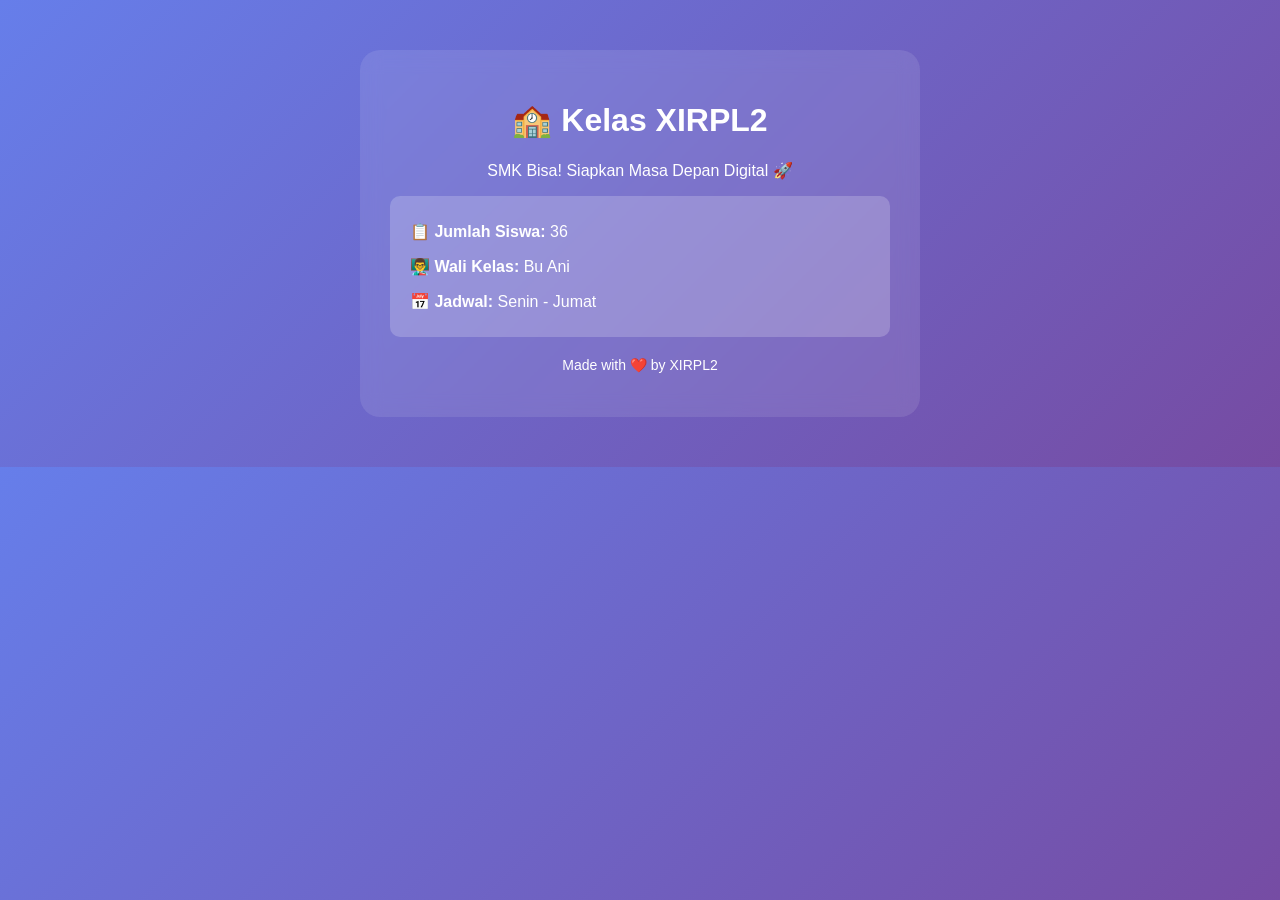
==== index.html @ 4b60ccf0 "index.html" ====
<!DOCTYPE html>
<html>
<head>
    <meta charset="UTF-8">
    <meta name="viewport" content="width=device-width, initial-scale=1.0">
    <title>Website Kelas XIRPL2</title>
    <style>
        body {
            font-family: Arial, sans-serif;
            text-align: center;
            padding: 50px;
            background: linear-gradient(135deg, #667eea 0%, #764ba2 100%);
            color: white;
            margin: 0;
        }
        .container {
            background: rgba(255,255,255,0.1);
            padding: 30px;
            border-radius: 20px;
            max-width: 500px;
            margin: auto;
            backdrop-filter: blur(10px);
        }
        h1 {
            font-size: 2em;
        }
        .info {
            text-align: left;
            padding: 10px 20px;
            background: rgba(255,255,255,0.2);
            border-radius: 10px;
            margin: 10px 0;
        }
    </style>
</head>
<body>
    <div class="container">
        <h1>🏫 Kelas XIRPL2</h1>
        <p>SMK Bisa! Siapkan Masa Depan Digital 🚀</p>
        
        <div class="info">
            <p><strong>📋 Jumlah Siswa:</strong> 36</p>
            <p><strong>👨‍🏫 Wali Kelas:</strong> Bu Ani</p>
            <p><strong>📅 Jadwal:</strong> Senin - Jumat</p>
        </div>
        
        <p style="margin-top: 20px; font-size: 14px;">Made with ❤️ by XIRPL2</p>
    </div>
</body>
</html>
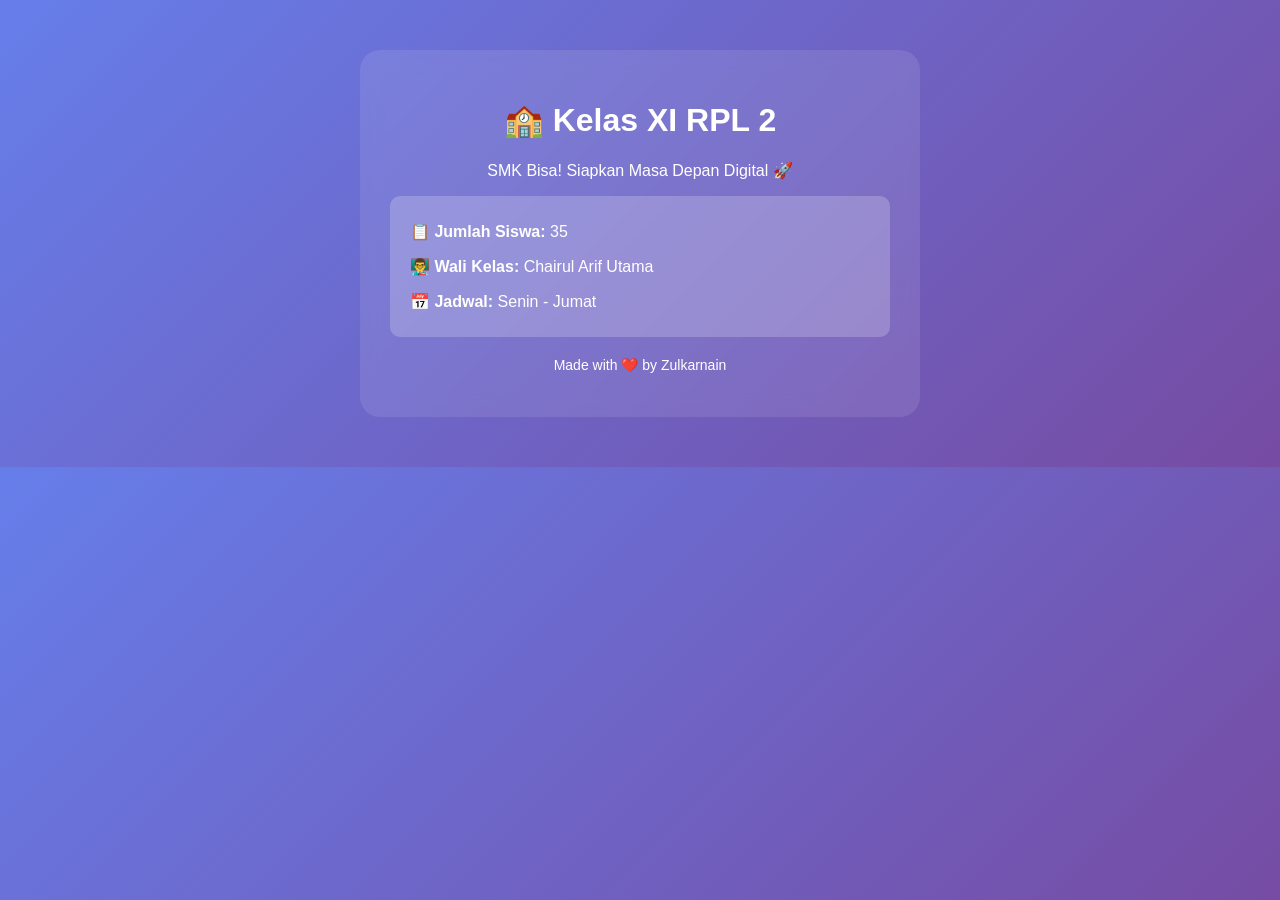
==== commit 5a87c103: "Update index.html" ====
--- a/index.html
+++ b/index.html
@@ -3,7 +3,7 @@
 <head>
     <meta charset="UTF-8">
     <meta name="viewport" content="width=device-width, initial-scale=1.0">
-    <title>Website Kelas XIRPL2</title>
+    <title>Website Kelas XI RPL 2</title>
     <style>
         body {
             font-family: Arial, sans-serif;
@@ -35,16 +35,16 @@
 </head>
 <body>
     <div class="container">
-        <h1>🏫 Kelas XIRPL2</h1>
+        <h1>🏫 Kelas XI RPL 2</h1>
         <p>SMK Bisa! Siapkan Masa Depan Digital 🚀</p>
         
         <div class="info">
-            <p><strong>📋 Jumlah Siswa:</strong> 36</p>
-            <p><strong>👨‍🏫 Wali Kelas:</strong> Bu Ani</p>
+            <p><strong>📋 Jumlah Siswa:</strong> 35</p>
+            <p><strong>👨‍🏫 Wali Kelas:</strong> Chairul Arif Utama</p>
             <p><strong>📅 Jadwal:</strong> Senin - Jumat</p>
         </div>
         
-        <p style="margin-top: 20px; font-size: 14px;">Made with ❤️ by XIRPL2</p>
+        <p style="margin-top: 20px; font-size: 14px;">Made with ❤️ by Zulkarnain</p>
     </div>
 </body>
 </html>
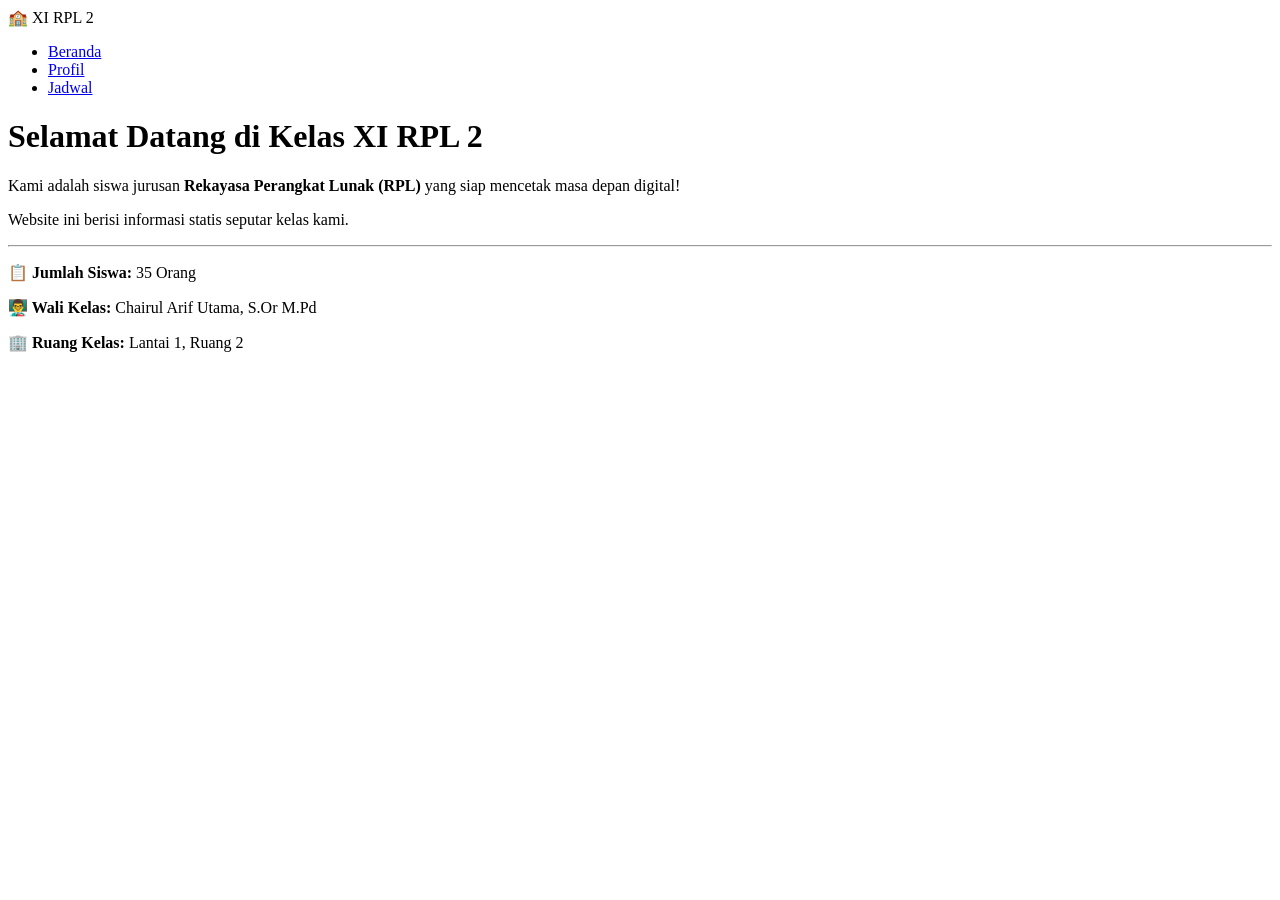
==== commit 70d65613: "Update index.html" ====
--- a/index.html
+++ b/index.html
@@ -1,50 +1,35 @@
 <!DOCTYPE html>
-<html>
+<html lang="id">
 <head>
     <meta charset="UTF-8">
     <meta name="viewport" content="width=device-width, initial-scale=1.0">
-    <title>Website Kelas XI RPL 2</title>
-    <style>
-        body {
-            font-family: Arial, sans-serif;
-            text-align: center;
-            padding: 50px;
-            background: linear-gradient(135deg, #667eea 0%, #764ba2 100%);
-            color: white;
-            margin: 0;
-        }
-        .container {
-            background: rgba(255,255,255,0.1);
-            padding: 30px;
-            border-radius: 20px;
-            max-width: 500px;
-            margin: auto;
-            backdrop-filter: blur(10px);
-        }
-        h1 {
-            font-size: 2em;
-        }
-        .info {
-            text-align: left;
-            padding: 10px 20px;
-            background: rgba(255,255,255,0.2);
-            border-radius: 10px;
-            margin: 10px 0;
-        }
-    </style>
+    <title>Beranda - Kelas XI RPL 2</title>
+    <link rel="stylesheet" href="style.css">
 </head>
 <body>
+
+    <!-- Navigasi -->
+    <nav>
+        <div class="logo">🏫 XI RPL 2</div>
+        <ul>
+            <li><a href="index.html">Beranda</a></li>
+            <li><a href="profil.html">Profil</a></li>
+            <li><a href="jadwal.html">Jadwal</a></li>
+        </ul>
+    </nav>
+
+    <!-- Isi Halaman -->
     <div class="container">
-        <h1>🏫 Kelas XI RPL 2</h1>
-        <p>SMK Bisa! Siapkan Masa Depan Digital 🚀</p>
-        
-        <div class="info">
-            <p><strong>📋 Jumlah Siswa:</strong> 35</p>
-            <p><strong>👨‍🏫 Wali Kelas:</strong> Chairul Arif Utama</p>
-            <p><strong>📅 Jadwal:</strong> Senin - Jumat</p>
+        <h1>Selamat Datang di Kelas XI RPL 2</h1>
+        <div class="card">
+            <p>Kami adalah siswa jurusan <strong>Rekayasa Perangkat Lunak (RPL)</strong> yang siap mencetak masa depan digital!</p>
+            <p>Website ini berisi informasi statis seputar kelas kami.</p>
+            <hr>
+            <p><strong>📋 Jumlah Siswa:</strong> 35 Orang</p>
+            <p><strong>👨‍🏫 Wali Kelas:</strong> Chairul Arif Utama, S.Or M.Pd</p>
+            <p><strong>🏢 Ruang Kelas:</strong> Lantai 1, Ruang 2</p>
         </div>
-        
-        <p style="margin-top: 20px; font-size: 14px;">Made with ❤️ by Zulkarnain</p>
     </div>
+
 </body>
 </html>
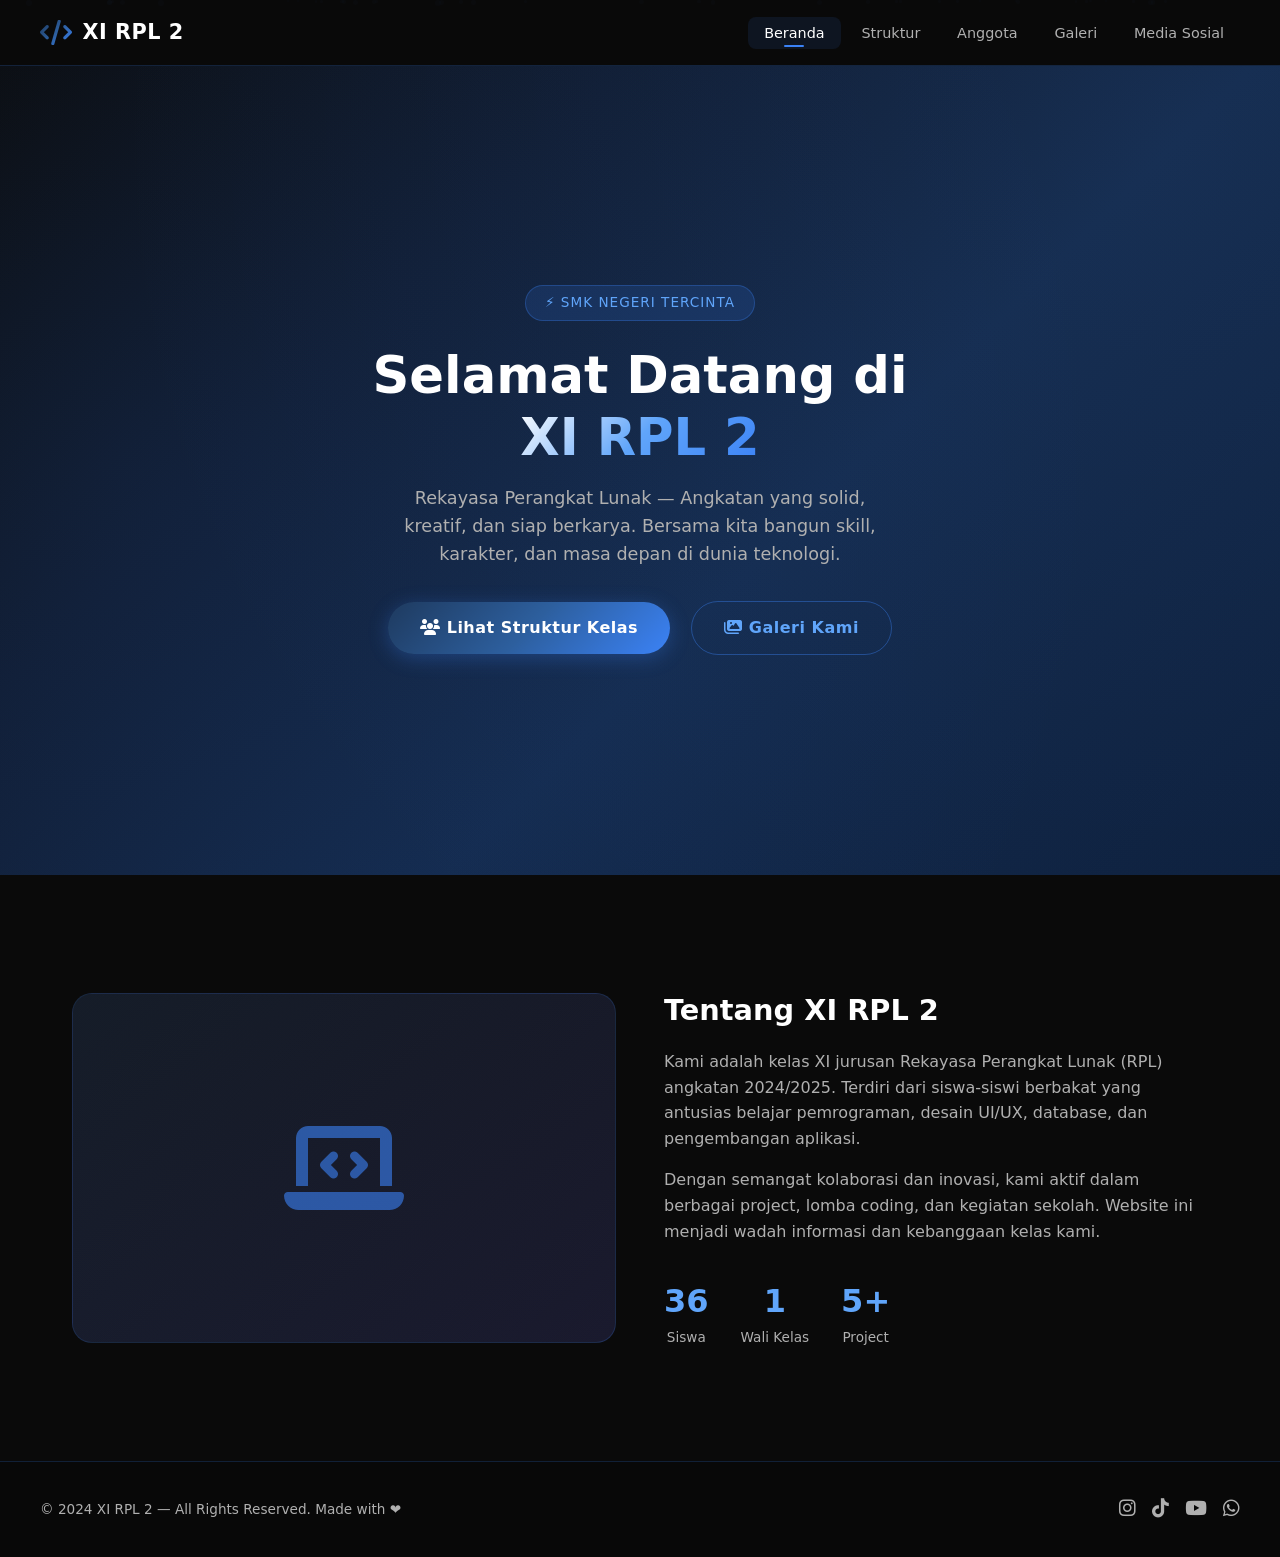
==== commit 03fa83e0: "Update index.html" ====
--- a/index.html
+++ b/index.html
@@ -3,33 +3,1181 @@
 <head>
     <meta charset="UTF-8">
     <meta name="viewport" content="width=device-width, initial-scale=1.0">
-    <title>Beranda - Kelas XI RPL 2</title>
-    <link rel="stylesheet" href="style.css">
+    <title>XI RPL 2 - Official Website</title>
+    <link rel="stylesheet" href="https://cdnjs.cloudflare.com/ajax/libs/font-awesome/6.4.0/css/all.min.css">
+    <style>
+        :root {
+            --bg-dark: #0a0a0a;
+            --bg-card: #111111;
+            --blue-primary: #1e3a5f;
+            --blue-light: #2d5f9e;
+            --blue-accent: #3b82f6;
+            --blue-glow: #60a5fa;
+            --text-white: #ffffff;
+            --text-gray: #b0b0b0;
+            --text-light: #d0d0d0;
+            --gradient-hero: linear-gradient(135deg, #0a0a0a 0%, #0f1a2e 30%, #13294b 60%, #0d1f3c 100%);
+            --gradient-blue: linear-gradient(135deg, #1e3a5f, #2d5f9e, #3b82f6);
+            --gradient-card: linear-gradient(145deg, #111111, #1a1a2e);
+            --border-subtle: rgba(59, 130, 246, 0.2);
+            --shadow-blue: 0 8px 32px rgba(59, 130, 246, 0.15);
+            --shadow-card: 0 4px 24px rgba(0, 0, 0, 0.4);
+            --transition: all 0.3s cubic-bezier(0.4, 0, 0.2, 1);
+        }
+
+        * {
+            margin: 0;
+            padding: 0;
+            box-sizing: border-box;
+        }
+
+        html {
+            scroll-behavior: smooth;
+        }
+
+        body {
+            font-family: 'Segoe UI', 'Poppins', 'Inter', system-ui, -apple-system, sans-serif;
+            background: var(--bg-dark);
+            color: var(--text-white);
+            line-height: 1.6;
+            overflow-x: hidden;
+            min-height: 100vh;
+        }
+
+        /* ========== BACKGROUND ANIMATED PARTICLES ========== */
+        .particles-bg {
+            position: fixed;
+            top: 0;
+            left: 0;
+            width: 100%;
+            height: 100%;
+            z-index: 0;
+            pointer-events: none;
+            overflow: hidden;
+        }
+
+        .particle {
+            position: absolute;
+            background: var(--blue-accent);
+            border-radius: 50%;
+            opacity: 0.15;
+            animation: floatUp linear infinite;
+        }
+
+        @keyframes floatUp {
+            0% {
+                transform: translateY(100vh) scale(0);
+                opacity: 0;
+            }
+            10% {
+                opacity: 0.2;
+            }
+            90% {
+                opacity: 0.1;
+            }
+            100% {
+                transform: translateY(-10vh) scale(1.2);
+                opacity: 0;
+            }
+        }
+
+        /* ========== NAVBAR ========== */
+        .navbar {
+            position: fixed;
+            top: 0;
+            width: 100%;
+            z-index: 1000;
+            background: rgba(10, 10, 10, 0.75);
+            backdrop-filter: blur(20px);
+            -webkit-backdrop-filter: blur(20px);
+            border-bottom: 1px solid var(--border-subtle);
+            transition: var(--transition);
+            padding: 0 2rem;
+        }
+
+        .navbar.scrolled {
+            background: rgba(10, 10, 10, 0.9);
+            box-shadow: 0 4px 20px rgba(0, 0, 0, 0.5);
+        }
+
+        .navbar-container {
+            max-width: 1200px;
+            margin: 0 auto;
+            display: flex;
+            justify-content: space-between;
+            align-items: center;
+            height: 65px;
+        }
+
+        .nav-logo {
+            display: flex;
+            align-items: center;
+            gap: 10px;
+            text-decoration: none;
+            color: var(--text-white);
+            font-weight: 700;
+            font-size: 1.3rem;
+            letter-spacing: 0.5px;
+        }
+
+        .nav-logo i {
+            font-size: 1.6rem;
+            background: var(--gradient-blue);
+            -webkit-background-clip: text;
+            -webkit-text-fill-color: transparent;
+            background-clip: text;
+        }
+
+        .nav-links {
+            display: flex;
+            list-style: none;
+            gap: 0.3rem;
+            align-items: center;
+        }
+
+        .nav-links a {
+            text-decoration: none;
+            color: var(--text-gray);
+            padding: 0.5rem 1rem;
+            border-radius: 8px;
+            transition: var(--transition);
+            font-weight: 500;
+            font-size: 0.9rem;
+            position: relative;
+        }
+
+        .nav-links a:hover,
+        .nav-links a.active {
+            color: var(--text-white);
+            background: rgba(59, 130, 246, 0.1);
+        }
+
+        .nav-links a.active::after {
+            content: '';
+            position: absolute;
+            bottom: 2px;
+            left: 50%;
+            transform: translateX(-50%);
+            width: 20px;
+            height: 2px;
+            background: var(--blue-accent);
+            border-radius: 2px;
+        }
+
+        .hamburger {
+            display: none;
+            flex-direction: column;
+            cursor: pointer;
+            gap: 5px;
+            z-index: 1001;
+        }
+
+        .hamburger span {
+            width: 26px;
+            height: 2.5px;
+            background: var(--text-white);
+            border-radius: 3px;
+            transition: var(--transition);
+        }
+
+        .hamburger.active span:nth-child(1) {
+            transform: rotate(45deg) translate(5px, 5px);
+        }
+        .hamburger.active span:nth-child(2) {
+            opacity: 0;
+        }
+        .hamburger.active span:nth-child(3) {
+            transform: rotate(-45deg) translate(5px, -5px);
+        }
+
+        /* ========== MAIN CONTENT ========== */
+        .main-content {
+            position: relative;
+            z-index: 1;
+            padding-top: 65px;
+        }
+
+        .page {
+            display: none;
+            animation: fadeSlideIn 0.5s ease forwards;
+        }
+
+        .page.active {
+            display: block;
+        }
+
+        @keyframes fadeSlideIn {
+            from {
+                opacity: 0;
+                transform: translateY(20px);
+            }
+            to {
+                opacity: 1;
+                transform: translateY(0);
+            }
+        }
+
+        .section-container {
+            max-width: 1200px;
+            margin: 0 auto;
+            padding: 3rem 2rem;
+        }
+
+        .section-title {
+            text-align: center;
+            margin-bottom: 3rem;
+        }
+
+        .section-title h2 {
+            font-size: 2.2rem;
+            font-weight: 700;
+            background: linear-gradient(135deg, #ffffff, #60a5fa);
+            -webkit-background-clip: text;
+            -webkit-text-fill-color: transparent;
+            background-clip: text;
+            margin-bottom: 0.5rem;
+        }
+
+        .section-title .line {
+            width: 60px;
+            height: 3px;
+            background: var(--gradient-blue);
+            margin: 0.5rem auto;
+            border-radius: 3px;
+        }
+
+        .section-title p {
+            color: var(--text-gray);
+            font-size: 0.95rem;
+        }
+
+        /* ========== HOME PAGE ========== */
+        .hero {
+            min-height: 90vh;
+            display: flex;
+            align-items: center;
+            justify-content: center;
+            background: var(--gradient-hero);
+            position: relative;
+            overflow: hidden;
+            padding: 2rem;
+        }
+
+        .hero::before {
+            content: '';
+            position: absolute;
+            top: -50%;
+            left: -50%;
+            width: 200%;
+            height: 200%;
+            background: radial-gradient(circle at 30% 50%, rgba(59, 130, 246, 0.08) 0%, transparent 50%),
+                radial-gradient(circle at 70% 30%, rgba(96, 165, 250, 0.05) 0%, transparent 50%);
+            animation: heroGlow 8s ease-in-out infinite;
+        }
+
+        @keyframes heroGlow {
+            0%,
+            100% {
+                transform: translate(0, 0);
+            }
+            50% {
+                transform: translate(5%, -3%);
+            }
+        }
+
+        .hero-content {
+            text-align: center;
+            position: relative;
+            z-index: 1;
+            max-width: 700px;
+        }
+
+        .hero-badge {
+            display: inline-block;
+            background: rgba(59, 130, 246, 0.15);
+            border: 1px solid rgba(59, 130, 246, 0.3);
+            padding: 0.4rem 1.2rem;
+            border-radius: 50px;
+            font-size: 0.85rem;
+            color: var(--blue-glow);
+            margin-bottom: 1.5rem;
+            letter-spacing: 1px;
+        }
+
+        .hero h1 {
+            font-size: 3.2rem;
+            font-weight: 800;
+            margin-bottom: 1rem;
+            line-height: 1.2;
+        }
+
+        .hero h1 .gradient-text {
+            background: linear-gradient(135deg, #ffffff, #60a5fa, #3b82f6);
+            -webkit-background-clip: text;
+            -webkit-text-fill-color: transparent;
+            background-clip: text;
+        }
+
+        .hero p {
+            color: var(--text-gray);
+            font-size: 1.1rem;
+            margin-bottom: 2rem;
+            max-width: 500px;
+            margin-left: auto;
+            margin-right: auto;
+        }
+
+        .btn-primary {
+            display: inline-block;
+            padding: 0.85rem 2rem;
+            background: var(--gradient-blue);
+            color: #fff;
+            text-decoration: none;
+            border-radius: 50px;
+            font-weight: 600;
+            letter-spacing: 0.5px;
+            transition: var(--transition);
+            border: none;
+            cursor: pointer;
+            box-shadow: 0 4px 20px rgba(59, 130, 246, 0.3);
+        }
+
+        .btn-primary:hover {
+            transform: translateY(-2px);
+            box-shadow: 0 8px 30px rgba(59, 130, 246, 0.5);
+        }
+
+        .btn-outline {
+            display: inline-block;
+            padding: 0.85rem 2rem;
+            background: transparent;
+            color: var(--blue-glow);
+            text-decoration: none;
+            border-radius: 50px;
+            font-weight: 600;
+            letter-spacing: 0.5px;
+            transition: var(--transition);
+            border: 1.5px solid rgba(59, 130, 246, 0.4);
+            cursor: pointer;
+            margin-left: 1rem;
+        }
+
+        .btn-outline:hover {
+            border-color: var(--blue-accent);
+            background: rgba(59, 130, 246, 0.1);
+            transform: translateY(-2px);
+        }
+
+        /* Tentang Section */
+        .about-section {
+            padding: 4rem 0;
+            background: var(--bg-dark);
+        }
+
+        .about-grid {
+            display: grid;
+            grid-template-columns: 1fr 1fr;
+            gap: 3rem;
+            align-items: center;
+        }
+
+        .about-image {
+            background: var(--gradient-card);
+            border-radius: 20px;
+            height: 350px;
+            display: flex;
+            align-items: center;
+            justify-content: center;
+            border: 1px solid var(--border-subtle);
+            position: relative;
+            overflow: hidden;
+        }
+
+        .about-image i {
+            font-size: 6rem;
+            color: var(--blue-accent);
+            opacity: 0.6;
+        }
+
+        .about-image::after {
+            content: '';
+            position: absolute;
+            inset: 0;
+            background: linear-gradient(135deg, rgba(59, 130, 246, 0.1), transparent);
+        }
+
+        .about-text h3 {
+            font-size: 1.8rem;
+            margin-bottom: 1rem;
+            color: var(--text-white);
+        }
+
+        .about-text p {
+            color: var(--text-gray);
+            margin-bottom: 1rem;
+        }
+
+        .stats-row {
+            display: flex;
+            gap: 2rem;
+            margin-top: 2rem;
+        }
+
+        .stat-item {
+            text-align: center;
+        }
+
+        .stat-number {
+            font-size: 2rem;
+            font-weight: 700;
+            color: var(--blue-glow);
+        }
+
+        .stat-label {
+            font-size: 0.85rem;
+            color: var(--text-gray);
+        }
+
+        /* ========== STRUKTUR KELAS PAGE ========== */
+        .struktur-grid {
+            display: grid;
+            grid-template-columns: repeat(auto-fit, minmax(260px, 1fr));
+            gap: 1.5rem;
+            justify-items: center;
+        }
+
+        .struktur-card {
+            background: var(--gradient-card);
+            border: 1px solid var(--border-subtle);
+            border-radius: 16px;
+            padding: 2rem 1.5rem;
+            text-align: center;
+            transition: var(--transition);
+            width: 100%;
+            max-width: 280px;
+            position: relative;
+            overflow: hidden;
+        }
+
+        .struktur-card:hover {
+            transform: translateY(-8px);
+            box-shadow: var(--shadow-blue);
+            border-color: rgba(59, 130, 246, 0.4);
+        }
+
+        .struktur-card.featured {
+            border-color: var(--blue-accent);
+            box-shadow: var(--shadow-blue);
+            background: linear-gradient(145deg, #111827, #0f1d36);
+        }
+
+        .struktur-avatar {
+            width: 90px;
+            height: 90px;
+            border-radius: 50%;
+            background: var(--gradient-blue);
+            margin: 0 auto 1.2rem;
+            display: flex;
+            align-items: center;
+            justify-content: center;
+            font-size: 2.2rem;
+            color: #fff;
+            font-weight: 700;
+        }
+
+        .struktur-card h4 {
+            font-size: 1.1rem;
+            margin-bottom: 0.3rem;
+        }
+
+        .struktur-card .jabatan {
+            color: var(--blue-glow);
+            font-weight: 600;
+            font-size: 0.85rem;
+            text-transform: uppercase;
+            letter-spacing: 1px;
+        }
+
+        .struktur-card .nama {
+            color: var(--text-gray);
+            font-size: 0.9rem;
+            margin-top: 0.5rem;
+        }
+
+        /* ========== ANGGOTA PAGE ========== */
+        .anggota-grid {
+            display: grid;
+            grid-template-columns: repeat(auto-fill, minmax(160px, 1fr));
+            gap: 1.2rem;
+        }
+
+        .anggota-card {
+            background: var(--gradient-card);
+            border: 1px solid var(--border-subtle);
+            border-radius: 14px;
+            padding: 1.5rem 1rem;
+            text-align: center;
+            transition: var(--transition);
+        }
+
+        .anggota-card:hover {
+            transform: translateY(-5px);
+            box-shadow: var(--shadow-blue);
+            border-color: rgba(59, 130, 246, 0.4);
+        }
+
+        .anggota-avatar {
+            width: 70px;
+            height: 70px;
+            border-radius: 50%;
+            background: var(--blue-primary);
+            margin: 0 auto 0.8rem;
+            display: flex;
+            align-items: center;
+            justify-content: center;
+            font-weight: 700;
+            font-size: 1.4rem;
+            color: #fff;
+        }
+
+        .anggota-card h4 {
+            font-size: 0.9rem;
+            margin-bottom: 0.2rem;
+        }
+
+        .anggota-card .nim {
+            font-size: 0.75rem;
+            color: var(--text-gray);
+        }
+
+        /* ========== GALERI PAGE ========== */
+        .gallery-grid {
+            display: grid;
+            grid-template-columns: repeat(auto-fill, minmax(280px, 1fr));
+            gap: 1rem;
+        }
+
+        .gallery-item {
+            border-radius: 14px;
+            overflow: hidden;
+            height: 220px;
+            background: var(--gradient-card);
+            border: 1px solid var(--border-subtle);
+            cursor: pointer;
+            transition: var(--transition);
+            position: relative;
+            display: flex;
+            align-items: center;
+            justify-content: center;
+        }
+
+        .gallery-item:hover {
+            transform: scale(1.03);
+            box-shadow: var(--shadow-blue);
+            border-color: var(--blue-accent);
+        }
+
+        .gallery-item i {
+            font-size: 3rem;
+            color: var(--blue-accent);
+            opacity: 0.5;
+            transition: var(--transition);
+        }
+
+        .gallery-item:hover i {
+            opacity: 0.8;
+            transform: scale(1.1);
+        }
+
+        .gallery-overlay {
+            position: absolute;
+            bottom: 0;
+            left: 0;
+            right: 0;
+            background: linear-gradient(to top, rgba(0, 0, 0, 0.8), transparent);
+            padding: 1.5rem 1rem 1rem;
+            color: #fff;
+            font-weight: 600;
+            font-size: 0.9rem;
+        }
+
+        /* ========== MEDIA SOSIAL PAGE ========== */
+        .sosmed-grid {
+            display: grid;
+            grid-template-columns: repeat(auto-fit, minmax(260px, 1fr));
+            gap: 1.5rem;
+        }
+
+        .sosmed-card {
+            background: var(--gradient-card);
+            border: 1px solid var(--border-subtle);
+            border-radius: 16px;
+            padding: 2rem;
+            text-align: center;
+            transition: var(--transition);
+            text-decoration: none;
+            color: var(--text-white);
+            display: block;
+        }
+
+        .sosmed-card:hover {
+            transform: translateY(-8px);
+            box-shadow: var(--shadow-blue);
+            border-color: rgba(59, 130, 246, 0.4);
+        }
+
+        .sosmed-icon {
+            width: 70px;
+            height: 70px;
+            border-radius: 50%;
+            margin: 0 auto 1rem;
+            display: flex;
+            align-items: center;
+            justify-content: center;
+            font-size: 2rem;
+        }
+
+        .sosmed-icon.instagram {
+            background: linear-gradient(45deg, #f09433, #e6683c, #dc2743, #cc2366, #bc1888);
+        }
+        .sosmed-icon.tiktok {
+            background: #000;
+            border: 2px solid #fff;
+        }
+        .sosmed-icon.youtube {
+            background: #ff0000;
+        }
+        .sosmed-icon.whatsapp {
+            background: #25d366;
+        }
+
+        .sosmed-card h4 {
+            margin-bottom: 0.3rem;
+        }
+        .sosmed-card p {
+            color: var(--text-gray);
+            font-size: 0.85rem;
+        }
+
+        /* ========== FOOTER ========== */
+        .footer {
+            background: #080808;
+            border-top: 1px solid var(--border-subtle);
+            padding: 2rem;
+            text-align: center;
+            position: relative;
+            z-index: 1;
+        }
+
+        .footer-content {
+            max-width: 1200px;
+            margin: 0 auto;
+            display: flex;
+            flex-wrap: wrap;
+            justify-content: space-between;
+            align-items: center;
+            gap: 1rem;
+        }
+
+        .footer p {
+            color: var(--text-gray);
+            font-size: 0.85rem;
+        }
+
+        .footer-social {
+            display: flex;
+            gap: 1rem;
+        }
+
+        .footer-social a {
+            color: var(--text-gray);
+            font-size: 1.2rem;
+            transition: var(--transition);
+        }
+
+        .footer-social a:hover {
+            color: var(--blue-glow);
+        }
+
+        /* ========== RESPONSIVE ========== */
+        @media (max-width: 768px) {
+            .nav-links {
+                position: fixed;
+                top: 0;
+                right: -100%;
+                width: 75%;
+                max-width: 320px;
+                height: 100vh;
+                background: rgba(10, 10, 10, 0.95);
+                backdrop-filter: blur(20px);
+                flex-direction: column;
+                padding: 5rem 2rem 2rem;
+                gap: 0.5rem;
+                transition: var(--transition);
+                border-left: 1px solid var(--border-subtle);
+            }
+
+            .nav-links.open {
+                right: 0;
+            }
+
+            .nav-links a {
+                display: block;
+                padding: 0.8rem 1rem;
+                font-size: 1rem;
+            }
+
+            .hamburger {
+                display: flex;
+            }
+
+            .hero h1 {
+                font-size: 2.2rem;
+            }
+
+            .hero p {
+                font-size: 0.95rem;
+            }
+
+            .btn-outline {
+                margin-left: 0;
+                margin-top: 0.8rem;
+            }
+
+            .about-grid {
+                grid-template-columns: 1fr;
+            }
+            .about-image {
+                height: 250px;
+            }
+            .stats-row {
+                gap: 1rem;
+            }
+            .struktur-grid {
+                grid-template-columns: 1fr 1fr;
+                gap: 1rem;
+            }
+            .struktur-card {
+                padding: 1.5rem 1rem;
+            }
+            .struktur-avatar {
+                width: 65px;
+                height: 65px;
+                font-size: 1.6rem;
+            }
+            .anggota-grid {
+                grid-template-columns: repeat(auto-fill, minmax(130px, 1fr));
+            }
+            .gallery-grid {
+                grid-template-columns: 1fr 1fr;
+            }
+            .gallery-item {
+                height: 160px;
+            }
+            .footer-content {
+                flex-direction: column;
+                text-align: center;
+            }
+        }
+
+        @media (max-width: 480px) {
+            .struktur-grid {
+                grid-template-columns: 1fr;
+            }
+            .gallery-grid {
+                grid-template-columns: 1fr;
+            }
+            .hero h1 {
+                font-size: 1.8rem;
+            }
+            .section-title h2 {
+                font-size: 1.6rem;
+            }
+            .anggota-grid {
+                grid-template-columns: repeat(auto-fill, minmax(100px, 1fr));
+            }
+            .anggota-avatar {
+                width: 50px;
+                height: 50px;
+                font-size: 1rem;
+            }
+            .anggota-card h4 {
+                font-size: 0.75rem;
+            }
+        }
+    </style>
 </head>
 <body>
 
-    <!-- Navigasi -->
-    <nav>
-        <div class="logo">🏫 XI RPL 2</div>
-        <ul>
-            <li><a href="index.html">Beranda</a></li>
-            <li><a href="profil.html">Profil</a></li>
-            <li><a href="jadwal.html">Jadwal</a></li>
-        </ul>
+    <!-- BACKGROUND PARTICLES -->
+    <div class="particles-bg" id="particles"></div>
+
+    <!-- NAVBAR -->
+    <nav class="navbar" id="navbar">
+        <div class="navbar-container">
+            <a href="#" class="nav-logo" onclick="navigateTo('home')">
+                <i class="fas fa-code"></i> XI RPL 2
+            </a>
+            <ul class="nav-links" id="navLinks">
+                <li><a href="#" class="active" data-page="home" onclick="navigateTo('home')">Beranda</a></li>
+                <li><a href="#" data-page="struktur" onclick="navigateTo('struktur')">Struktur</a></li>
+                <li><a href="#" data-page="anggota" onclick="navigateTo('anggota')">Anggota</a></li>
+                <li><a href="#" data-page="galeri" onclick="navigateTo('galeri')">Galeri</a></li>
+                <li><a href="#" data-page="sosmed" onclick="navigateTo('sosmed')">Media Sosial</a></li>
+            </ul>
+            <div class="hamburger" id="hamburger" onclick="toggleMenu()">
+                <span></span>
+                <span></span>
+                <span></span>
+            </div>
+        </div>
     </nav>
 
-    <!-- Isi Halaman -->
-    <div class="container">
-        <h1>Selamat Datang di Kelas XI RPL 2</h1>
-        <div class="card">
-            <p>Kami adalah siswa jurusan <strong>Rekayasa Perangkat Lunak (RPL)</strong> yang siap mencetak masa depan digital!</p>
-            <p>Website ini berisi informasi statis seputar kelas kami.</p>
-            <hr>
-            <p><strong>📋 Jumlah Siswa:</strong> 35 Orang</p>
-            <p><strong>👨‍🏫 Wali Kelas:</strong> Chairul Arif Utama, S.Or M.Pd</p>
-            <p><strong>🏢 Ruang Kelas:</strong> Lantai 1, Ruang 2</p>
+    <!-- MAIN CONTENT -->
+    <div class="main-content">
+
+        <!-- ==================== HOME PAGE ==================== -->
+        <div class="page active" id="page-home">
+            <!-- Hero -->
+            <section class="hero">
+                <div class="hero-content">
+                    <span class="hero-badge">⚡ SMK NEGERI TERCINTA</span>
+                    <h1>Selamat Datang di<br><span class="gradient-text">XI RPL 2</span></h1>
+                    <p>Rekayasa Perangkat Lunak — Angkatan yang solid, kreatif, dan siap berkarya. Bersama kita bangun skill, karakter, dan masa depan di dunia teknologi.</p>
+                    <a href="#" onclick="navigateTo('struktur'); return false;" class="btn-primary">
+                        <i class="fas fa-users"></i> Lihat Struktur Kelas
+                    </a>
+                    <a href="#" onclick="navigateTo('galeri'); return false;" class="btn-outline">
+                        <i class="fas fa-images"></i> Galeri Kami
+                    </a>
+                </div>
+            </section>
+
+            <!-- Tentang Kelas -->
+            <section class="about-section">
+                <div class="section-container">
+                    <div class="about-grid">
+                        <div class="about-image">
+                            <i class="fas fa-laptop-code"></i>
+                        </div>
+                        <div class="about-text">
+                            <h3>Tentang XI RPL 2</h3>
+                            <p>Kami adalah kelas XI jurusan Rekayasa Perangkat Lunak (RPL) angkatan 2024/2025. Terdiri dari siswa-siswi berbakat yang antusias belajar pemrograman, desain UI/UX, database, dan pengembangan aplikasi.</p>
+                            <p>Dengan semangat kolaborasi dan inovasi, kami aktif dalam berbagai project, lomba coding, dan kegiatan sekolah. Website ini menjadi wadah informasi dan kebanggaan kelas kami.</p>
+                            <div class="stats-row">
+                                <div class="stat-item">
+                                    <div class="stat-number" id="count-anggota">36</div>
+                                    <div class="stat-label">Siswa</div>
+                                </div>
+                                <div class="stat-item">
+                                    <div class="stat-number">1</div>
+                                    <div class="stat-label">Wali Kelas</div>
+                                </div>
+                                <div class="stat-item">
+                                    <div class="stat-number">5+</div>
+                                    <div class="stat-label">Project</div>
+                                </div>
+                            </div>
+                        </div>
+                    </div>
+                </div>
+            </section>
         </div>
+
+        <!-- ==================== STRUKTUR PAGE ==================== -->
+        <div class="page" id="page-struktur">
+            <div class="section-container">
+                <div class="section-title">
+                    <h2>Struktur Kelas</h2>
+                    <div class="line"></div>
+                    <p>Organisasi internal XI RPL 2 periode 2024/2025</p>
+                </div>
+                <div class="struktur-grid">
+                    <div class="struktur-card featured">
+                        <div class="struktur-avatar">WA</div>
+                        <span class="jabatan">Wali Kelas</span>
+                        <h4>Bpk/Ibu Guru</h4>
+                        <p class="nama">Pembimbing Utama</p>
+                    </div>
+                    <div class="struktur-card featured">
+                        <div class="struktur-avatar">KT</div>
+                        <span class="jabatan">Ketua Kelas</span>
+                        <h4>Nama Ketua</h4>
+                        <p class="nama">Siswa XI RPL 2</p>
+                    </div>
+                    <div class="struktur-card">
+                        <div class="struktur-avatar">WK</div>
+                        <span class="jabatan">Wakil Ketua</span>
+                        <h4>Nama Wakil</h4>
+                        <p class="nama">Siswa XI RPL 2</p>
+                    </div>
+                    <div class="struktur-card">
+                        <div class="struktur-avatar">SK</div>
+                        <span class="jabatan">Sekretaris</span>
+                        <h4>Nama Sekretaris</h4>
+                        <p class="nama">Siswa XI RPL 2</p>
+                    </div>
+                    <div class="struktur-card">
+                        <div class="struktur-avatar">BD</div>
+                        <span class="jabatan">Bendahara</span>
+                        <h4>Nama Bendahara</h4>
+                        <p class="nama">Siswa XI RPL 2</p>
+                    </div>
+                    <div class="struktur-card">
+                        <div class="struktur-avatar">H1</div>
+                        <span class="jabatan">Humas</span>
+                        <h4>Nama Humas</h4>
+                        <p class="nama">Siswa XI RPL 2</p>
+                    </div>
+                    <div class="struktur-card">
+                        <div class="struktur-avatar">KB</div>
+                        <span class="jabatan">Keamanan</span>
+                        <h4>Nama Keamanan</h4>
+                        <p class="nama">Siswa XI RPL 2</p>
+                    </div>
+                    <div class="struktur-card">
+                        <div class="struktur-avatar">PR</div>
+                        <span class="jabatan">Perlengkapan</span>
+                        <h4>Nama Perlengkapan</h4>
+                        <p class="nama">Siswa XI RPL 2</p>
+                    </div>
+                </div>
+            </div>
+        </div>
+
+        <!-- ==================== ANGGOTA PAGE ==================== -->
+        <div class="page" id="page-anggota">
+            <div class="section-container">
+                <div class="section-title">
+                    <h2>Anggota Kelas</h2>
+                    <div class="line"></div>
+                    <p>Daftar seluruh siswa XI RPL 2</p>
+                </div>
+                <div class="anggota-grid" id="anggotaGrid">
+                    <!-- Diisi oleh JavaScript -->
+                </div>
+            </div>
+        </div>
+
+        <!-- ==================== GALERI PAGE ==================== -->
+        <div class="page" id="page-galeri">
+            <div class="section-container">
+                <div class="section-title">
+                    <h2>Galeri Kegiatan</h2>
+                    <div class="line"></div>
+                    <p>Momen kebersamaan XI RPL 2</p>
+                </div>
+                <div class="gallery-grid">
+                    <div class="gallery-item">
+                        <i class="fas fa-camera-retro"></i>
+                        <div class="gallery-overlay">📸 Foto Kelas Bareng</div>
+                    </div>
+                    <div class="gallery-item">
+                        <i class="fas fa-laptop"></i>
+                        <div class="gallery-overlay">💻 Praktikum Coding</div>
+                    </div>
+                    <div class="gallery-item">
+                        <i class="fas fa-trophy"></i>
+                        <div class="gallery-overlay">🏆 Juara Lomba</div>
+                    </div>
+                    <div class="gallery-item">
+                        <i class="fas fa-users"></i>
+                        <div class="gallery-overlay">🎉 Acara Kelas</div>
+                    </div>
+                    <div class="gallery-item">
+                        <i class="fas fa-microphone"></i>
+                        <div class="gallery-overlay">🎤 Presentasi Project</div>
+                    </div>
+                    <div class="gallery-item">
+                        <i class="fas fa-hiking"></i>
+                        <div class="gallery-overlay">🏕️ Outing Class</div>
+                    </div>
+                </div>
+            </div>
+        </div>
+
+        <!-- ==================== MEDIA SOSIAL PAGE ==================== -->
+        <div class="page" id="page-sosmed">
+            <div class="section-container">
+                <div class="section-title">
+                    <h2>Media Sosial</h2>
+                    <div class="line"></div>
+                    <p>Follow dan support XI RPL 2 di platform berikut</p>
+                </div>
+                <div class="sosmed-grid">
+                    <a href="https://instagram.com/xiirpl2" target="_blank" class="sosmed-card">
+                        <div class="sosmed-icon instagram">
+                            <i class="fab fa-instagram"></i>
+                        </div>
+                        <h4>Instagram</h4>
+                        <p>@xiirpl2</p>
+                        <p style="margin-top:0.5rem; color:#60a5fa;">Klik untuk follow ✨</p>
+                    </a>
+                    <a href="https://tiktok.com/@xiirpl2" target="_blank" class="sosmed-card">
+                        <div class="sosmed-icon tiktok">
+                            <i class="fab fa-tiktok"></i>
+                        </div>
+                        <h4>TikTok</h4>
+                        <p>@xiirpl2</p>
+                        <p style="margin-top:0.5rem; color:#60a5fa;">Klik untuk follow 🎵</p>
+                    </a>
+                    <a href="https://youtube.com/@xiirpl2" target="_blank" class="sosmed-card">
+                        <div class="sosmed-icon youtube">
+                            <i class="fab fa-youtube"></i>
+                        </div>
+                        <h4>YouTube</h4>
+                        <p>XI RPL 2 Official</p>
+                        <p style="margin-top:0.5rem; color:#60a5fa;">Klik untuk subscribe ▶️</p>
+                    </a>
+                    <a href="https://wa.me/6281234567890" target="_blank" class="sosmed-card">
+                        <div class="sosmed-icon whatsapp">
+                            <i class="fab fa-whatsapp"></i>
+                        </div>
+                        <h4>WhatsApp Group</h4>
+                        <p>Grup Kelas XI RPL 2</p>
+                        <p style="margin-top:0.5rem; color:#60a5fa;">Klik untuk chat 💬</p>
+                    </a>
+                </div>
+            </div>
+        </div>
+
     </div>
 
+    <!-- FOOTER -->
+    <footer class="footer">
+        <div class="footer-content">
+            <p>&copy; 2024 XI RPL 2 — All Rights Reserved. Made with ❤️</p>
+            <div class="footer-social">
+                <a href="https://instagram.com/xiirpl2" target="_blank"><i class="fab fa-instagram"></i></a>
+                <a href="https://tiktok.com/@xiirpl2" target="_blank"><i class="fab fa-tiktok"></i></a>
+                <a href="https://youtube.com/@xiirpl2" target="_blank"><i class="fab fa-youtube"></i></a>
+                <a href="https://wa.me/6281234567890" target="_blank"><i class="fab fa-whatsapp"></i></a>
+            </div>
+        </div>
+    </footer>
+
+    <script>
+        // ========== PARTICLES BACKGROUND ==========
+        function createParticles() {
+            const container = document.getElementById('particles');
+            const count = 40;
+            for (let i = 0; i < count; i++) {
+                const particle = document.createElement('div');
+                particle.classList.add('particle');
+                const size = Math.random() * 4 + 2;
+                particle.style.width = size + 'px';
+                particle.style.height = size + 'px';
+                particle.style.left = Math.random() * 100 + '%';
+                particle.style.animationDuration = Math.random() * 12 + 8 + 's';
+                particle.style.animationDelay = Math.random() * 10 + 's';
+                container.appendChild(particle);
+            }
+        }
+        createParticles();
+
+        // ========== NAVIGATION SYSTEM ==========
+        let currentPage = 'home';
+
+        function navigateTo(page) {
+            // Update pages
+            document.querySelectorAll('.page').forEach(p => p.classList.remove('active'));
+            const targetPage = document.getElementById('page-' + page);
+            if (targetPage) {
+                targetPage.classList.add('active');
+                // Re-trigger animation
+                targetPage.style.animation = 'none';
+                targetPage.offsetHeight;
+                targetPage.style.animation = 'fadeSlideIn 0.5s ease forwards';
+            }
+
+            // Update nav links
+            document.querySelectorAll('.nav-links a').forEach(a => a.classList.remove('active'));
+            const activeLink = document.querySelector(`.nav-links a[data-page="${page}"]`);
+            if (activeLink) activeLink.classList.add('active');
+
+            currentPage = page;
+
+            // Scroll to top
+            window.scrollTo({ top: 0, behavior: 'smooth' });
+
+            // Close mobile menu
+            const navLinks = document.getElementById('navLinks');
+            const hamburger = document.getElementById('hamburger');
+            if (navLinks.classList.contains('open')) {
+                navLinks.classList.remove('open');
+                hamburger.classList.remove('active');
+            }
+        }
+
+        // ========== MOBILE MENU TOGGLE ==========
+        function toggleMenu() {
+            const navLinks = document.getElementById('navLinks');
+            const hamburger = document.getElementById('hamburger');
+            navLinks.classList.toggle('open');
+            hamburger.classList.toggle('active');
+        }
+
+        // Close menu when clicking outside
+        document.addEventListener('click', function(e) {
+            const navLinks = document.getElementById('navLinks');
+            const hamburger = document.getElementById('hamburger');
+            if (!navLinks.contains(e.target) && !hamburger.contains(e.target) && navLinks.classList.contains(
+                    'open')) {
+                navLinks.classList.remove('open');
+                hamburger.classList.remove('active');
+            }
+        });
+
+        // ========== NAVBAR SCROLL EFFECT ==========
+        const navbar = document.getElementById('navbar');
+        window.addEventListener('scroll', () => {
+            if (window.scrollY > 50) {
+                navbar.classList.add('scrolled');
+            } else {
+                navbar.classList.remove('scrolled');
+            }
+        });
+
+        // ========== GENERATE ANGGOTA ==========
+        function generateAnggota() {
+            const grid = document.getElementById('anggotaGrid');
+            const namaDepan = ['Ahmad', 'Budi', 'Citra', 'Dewi', 'Eko', 'Fajar', 'Gilang', 'Hana', 'Irfan', 'Joko',
+                'Kartika', 'Lina', 'Mega', 'Nanda', 'Oki', 'Putri', 'Qori', 'Rizky', 'Sinta', 'Tono',
+                'Umar', 'Vina', 'Wahyu', 'Xenia', 'Yoga', 'Zahra', 'Adi', 'Bayu', 'Cindy', 'Dimas',
+                'Eka', 'Fitri', 'Gita', 'Hadi', 'Indah', 'Jamal'
+            ];
+            const namaBelakang = ['Pratama', 'Santoso', 'Wijaya', 'Kusuma', 'Nugroho', 'Saputra', 'Permana', 'Hidayat',
+                'Ramadhan', 'Setiawan', 'Maulana', 'Putra', 'Anggara', 'Pangestu', 'Utama', 'Firmansyah'
+            ];
+
+            grid.innerHTML = '';
+            for (let i = 0; i < 36; i++) {
+                const depan = namaDepan[i] || 'Siswa';
+                const belakang = namaBelakang[Math.floor(Math.random() * namaBelakang.length)];
+                const inisial = depan.charAt(0) + belakang.charAt(0);
+                const nomor = String(i + 1).padStart(2, '0');
+
+                const card = document.createElement('div');
+                card.classList.add('anggota-card');
+                card.innerHTML = `
+                    <div class="anggota-avatar">${inisial}</div>
+                    <h4>${depan} ${belakang}</h4>
+                    <p class="nim">No. ${nomor} / XI RPL 2</p>
+                `;
+                grid.appendChild(card);
+            }
+
+            // Update stat
+            const countEl = document.getElementById('count-anggota');
+            if (countEl) countEl.textContent = '36';
+        }
+        generateAnggota();
+
+        // ========== INIT ==========
+        console.log('🚀 XI RPL 2 Website siap!');
+        console.log('📱 Multi-page: Beranda | Struktur | Anggota | Galeri | Media Sosial');
+        console.log('🎨 Tema: Hitam-Biru-Putih Gradient');
+        console.log('💡 Ganti data dummy dengan data asli kelas kalian ya!');
+    </script>
 </body>
 </html>
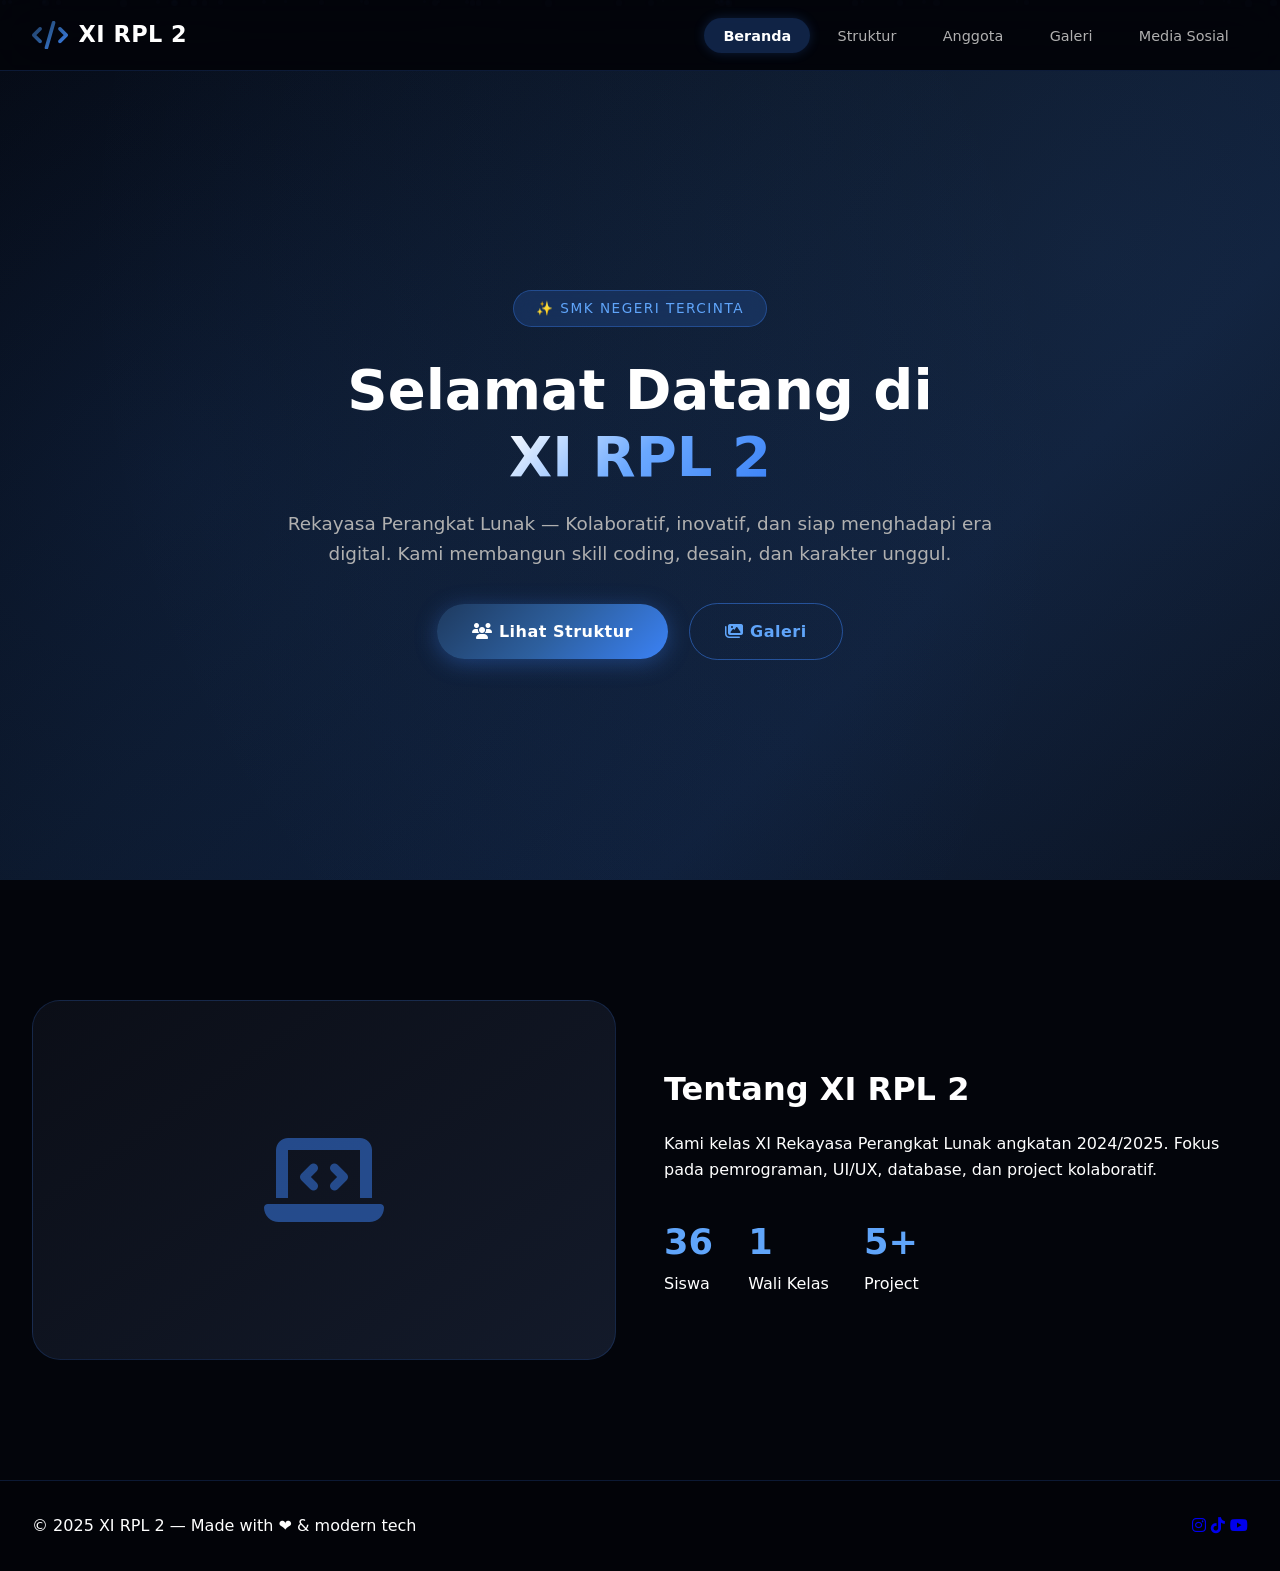
==== commit 135de224: "Update index.html" ====
--- a/index.html
+++ b/index.html
@@ -1,1183 +1,606 @@
 <!DOCTYPE html>
 <html lang="id">
 <head>
-    <meta charset="UTF-8">
-    <meta name="viewport" content="width=device-width, initial-scale=1.0">
-    <title>XI RPL 2 - Official Website</title>
-    <link rel="stylesheet" href="https://cdnjs.cloudflare.com/ajax/libs/font-awesome/6.4.0/css/all.min.css">
-    <style>
-        :root {
-            --bg-dark: #0a0a0a;
-            --bg-card: #111111;
-            --blue-primary: #1e3a5f;
-            --blue-light: #2d5f9e;
-            --blue-accent: #3b82f6;
-            --blue-glow: #60a5fa;
-            --text-white: #ffffff;
-            --text-gray: #b0b0b0;
-            --text-light: #d0d0d0;
-            --gradient-hero: linear-gradient(135deg, #0a0a0a 0%, #0f1a2e 30%, #13294b 60%, #0d1f3c 100%);
-            --gradient-blue: linear-gradient(135deg, #1e3a5f, #2d5f9e, #3b82f6);
-            --gradient-card: linear-gradient(145deg, #111111, #1a1a2e);
-            --border-subtle: rgba(59, 130, 246, 0.2);
-            --shadow-blue: 0 8px 32px rgba(59, 130, 246, 0.15);
-            --shadow-card: 0 4px 24px rgba(0, 0, 0, 0.4);
-            --transition: all 0.3s cubic-bezier(0.4, 0, 0.2, 1);
-        }
-
-        * {
-            margin: 0;
-            padding: 0;
-            box-sizing: border-box;
-        }
-
-        html {
-            scroll-behavior: smooth;
-        }
-
-        body {
-            font-family: 'Segoe UI', 'Poppins', 'Inter', system-ui, -apple-system, sans-serif;
-            background: var(--bg-dark);
-            color: var(--text-white);
-            line-height: 1.6;
-            overflow-x: hidden;
-            min-height: 100vh;
-        }
-
-        /* ========== BACKGROUND ANIMATED PARTICLES ========== */
-        .particles-bg {
-            position: fixed;
-            top: 0;
-            left: 0;
-            width: 100%;
-            height: 100%;
-            z-index: 0;
-            pointer-events: none;
-            overflow: hidden;
-        }
-
-        .particle {
-            position: absolute;
-            background: var(--blue-accent);
-            border-radius: 50%;
-            opacity: 0.15;
-            animation: floatUp linear infinite;
-        }
-
-        @keyframes floatUp {
-            0% {
-                transform: translateY(100vh) scale(0);
-                opacity: 0;
-            }
-            10% {
-                opacity: 0.2;
-            }
-            90% {
-                opacity: 0.1;
-            }
-            100% {
-                transform: translateY(-10vh) scale(1.2);
-                opacity: 0;
-            }
-        }
-
-        /* ========== NAVBAR ========== */
-        .navbar {
-            position: fixed;
-            top: 0;
-            width: 100%;
-            z-index: 1000;
-            background: rgba(10, 10, 10, 0.75);
-            backdrop-filter: blur(20px);
-            -webkit-backdrop-filter: blur(20px);
-            border-bottom: 1px solid var(--border-subtle);
-            transition: var(--transition);
-            padding: 0 2rem;
-        }
-
-        .navbar.scrolled {
-            background: rgba(10, 10, 10, 0.9);
-            box-shadow: 0 4px 20px rgba(0, 0, 0, 0.5);
-        }
-
-        .navbar-container {
-            max-width: 1200px;
-            margin: 0 auto;
-            display: flex;
-            justify-content: space-between;
-            align-items: center;
-            height: 65px;
-        }
-
-        .nav-logo {
-            display: flex;
-            align-items: center;
-            gap: 10px;
-            text-decoration: none;
-            color: var(--text-white);
-            font-weight: 700;
-            font-size: 1.3rem;
-            letter-spacing: 0.5px;
-        }
-
-        .nav-logo i {
-            font-size: 1.6rem;
-            background: var(--gradient-blue);
-            -webkit-background-clip: text;
-            -webkit-text-fill-color: transparent;
-            background-clip: text;
-        }
-
-        .nav-links {
-            display: flex;
-            list-style: none;
-            gap: 0.3rem;
-            align-items: center;
-        }
-
-        .nav-links a {
-            text-decoration: none;
-            color: var(--text-gray);
-            padding: 0.5rem 1rem;
-            border-radius: 8px;
-            transition: var(--transition);
-            font-weight: 500;
-            font-size: 0.9rem;
-            position: relative;
-        }
-
-        .nav-links a:hover,
-        .nav-links a.active {
-            color: var(--text-white);
-            background: rgba(59, 130, 246, 0.1);
-        }
-
-        .nav-links a.active::after {
-            content: '';
-            position: absolute;
-            bottom: 2px;
-            left: 50%;
-            transform: translateX(-50%);
-            width: 20px;
-            height: 2px;
-            background: var(--blue-accent);
-            border-radius: 2px;
-        }
-
-        .hamburger {
-            display: none;
-            flex-direction: column;
-            cursor: pointer;
-            gap: 5px;
-            z-index: 1001;
-        }
-
-        .hamburger span {
-            width: 26px;
-            height: 2.5px;
-            background: var(--text-white);
-            border-radius: 3px;
-            transition: var(--transition);
-        }
-
-        .hamburger.active span:nth-child(1) {
-            transform: rotate(45deg) translate(5px, 5px);
-        }
-        .hamburger.active span:nth-child(2) {
-            opacity: 0;
-        }
-        .hamburger.active span:nth-child(3) {
-            transform: rotate(-45deg) translate(5px, -5px);
-        }
-
-        /* ========== MAIN CONTENT ========== */
-        .main-content {
-            position: relative;
-            z-index: 1;
-            padding-top: 65px;
-        }
-
-        .page {
-            display: none;
-            animation: fadeSlideIn 0.5s ease forwards;
-        }
-
-        .page.active {
-            display: block;
-        }
-
-        @keyframes fadeSlideIn {
-            from {
-                opacity: 0;
-                transform: translateY(20px);
-            }
-            to {
-                opacity: 1;
-                transform: translateY(0);
-            }
-        }
-
-        .section-container {
-            max-width: 1200px;
-            margin: 0 auto;
-            padding: 3rem 2rem;
-        }
-
-        .section-title {
-            text-align: center;
-            margin-bottom: 3rem;
-        }
-
-        .section-title h2 {
-            font-size: 2.2rem;
-            font-weight: 700;
-            background: linear-gradient(135deg, #ffffff, #60a5fa);
-            -webkit-background-clip: text;
-            -webkit-text-fill-color: transparent;
-            background-clip: text;
-            margin-bottom: 0.5rem;
-        }
-
-        .section-title .line {
-            width: 60px;
-            height: 3px;
-            background: var(--gradient-blue);
-            margin: 0.5rem auto;
-            border-radius: 3px;
-        }
-
-        .section-title p {
-            color: var(--text-gray);
-            font-size: 0.95rem;
-        }
-
-        /* ========== HOME PAGE ========== */
-        .hero {
-            min-height: 90vh;
-            display: flex;
-            align-items: center;
-            justify-content: center;
-            background: var(--gradient-hero);
-            position: relative;
-            overflow: hidden;
-            padding: 2rem;
-        }
-
-        .hero::before {
-            content: '';
-            position: absolute;
-            top: -50%;
-            left: -50%;
-            width: 200%;
-            height: 200%;
-            background: radial-gradient(circle at 30% 50%, rgba(59, 130, 246, 0.08) 0%, transparent 50%),
-                radial-gradient(circle at 70% 30%, rgba(96, 165, 250, 0.05) 0%, transparent 50%);
-            animation: heroGlow 8s ease-in-out infinite;
-        }
-
-        @keyframes heroGlow {
-            0%,
-            100% {
-                transform: translate(0, 0);
-            }
-            50% {
-                transform: translate(5%, -3%);
-            }
-        }
-
-        .hero-content {
-            text-align: center;
-            position: relative;
-            z-index: 1;
-            max-width: 700px;
-        }
-
-        .hero-badge {
-            display: inline-block;
-            background: rgba(59, 130, 246, 0.15);
-            border: 1px solid rgba(59, 130, 246, 0.3);
-            padding: 0.4rem 1.2rem;
-            border-radius: 50px;
-            font-size: 0.85rem;
-            color: var(--blue-glow);
-            margin-bottom: 1.5rem;
-            letter-spacing: 1px;
-        }
-
-        .hero h1 {
-            font-size: 3.2rem;
-            font-weight: 800;
-            margin-bottom: 1rem;
-            line-height: 1.2;
-        }
-
-        .hero h1 .gradient-text {
-            background: linear-gradient(135deg, #ffffff, #60a5fa, #3b82f6);
-            -webkit-background-clip: text;
-            -webkit-text-fill-color: transparent;
-            background-clip: text;
-        }
-
-        .hero p {
-            color: var(--text-gray);
-            font-size: 1.1rem;
-            margin-bottom: 2rem;
-            max-width: 500px;
-            margin-left: auto;
-            margin-right: auto;
-        }
-
-        .btn-primary {
-            display: inline-block;
-            padding: 0.85rem 2rem;
-            background: var(--gradient-blue);
-            color: #fff;
-            text-decoration: none;
-            border-radius: 50px;
-            font-weight: 600;
-            letter-spacing: 0.5px;
-            transition: var(--transition);
-            border: none;
-            cursor: pointer;
-            box-shadow: 0 4px 20px rgba(59, 130, 246, 0.3);
-        }
-
-        .btn-primary:hover {
-            transform: translateY(-2px);
-            box-shadow: 0 8px 30px rgba(59, 130, 246, 0.5);
-        }
-
-        .btn-outline {
-            display: inline-block;
-            padding: 0.85rem 2rem;
-            background: transparent;
-            color: var(--blue-glow);
-            text-decoration: none;
-            border-radius: 50px;
-            font-weight: 600;
-            letter-spacing: 0.5px;
-            transition: var(--transition);
-            border: 1.5px solid rgba(59, 130, 246, 0.4);
-            cursor: pointer;
-            margin-left: 1rem;
-        }
-
-        .btn-outline:hover {
-            border-color: var(--blue-accent);
-            background: rgba(59, 130, 246, 0.1);
-            transform: translateY(-2px);
-        }
-
-        /* Tentang Section */
-        .about-section {
-            padding: 4rem 0;
-            background: var(--bg-dark);
-        }
-
-        .about-grid {
-            display: grid;
-            grid-template-columns: 1fr 1fr;
-            gap: 3rem;
-            align-items: center;
-        }
-
-        .about-image {
-            background: var(--gradient-card);
-            border-radius: 20px;
-            height: 350px;
-            display: flex;
-            align-items: center;
-            justify-content: center;
-            border: 1px solid var(--border-subtle);
-            position: relative;
-            overflow: hidden;
-        }
-
-        .about-image i {
-            font-size: 6rem;
-            color: var(--blue-accent);
-            opacity: 0.6;
-        }
-
-        .about-image::after {
-            content: '';
-            position: absolute;
-            inset: 0;
-            background: linear-gradient(135deg, rgba(59, 130, 246, 0.1), transparent);
-        }
-
-        .about-text h3 {
-            font-size: 1.8rem;
-            margin-bottom: 1rem;
-            color: var(--text-white);
-        }
-
-        .about-text p {
-            color: var(--text-gray);
-            margin-bottom: 1rem;
-        }
-
-        .stats-row {
-            display: flex;
-            gap: 2rem;
-            margin-top: 2rem;
-        }
-
-        .stat-item {
-            text-align: center;
-        }
-
-        .stat-number {
-            font-size: 2rem;
-            font-weight: 700;
-            color: var(--blue-glow);
-        }
-
-        .stat-label {
-            font-size: 0.85rem;
-            color: var(--text-gray);
-        }
-
-        /* ========== STRUKTUR KELAS PAGE ========== */
-        .struktur-grid {
-            display: grid;
-            grid-template-columns: repeat(auto-fit, minmax(260px, 1fr));
-            gap: 1.5rem;
-            justify-items: center;
-        }
-
-        .struktur-card {
-            background: var(--gradient-card);
-            border: 1px solid var(--border-subtle);
-            border-radius: 16px;
-            padding: 2rem 1.5rem;
-            text-align: center;
-            transition: var(--transition);
-            width: 100%;
-            max-width: 280px;
-            position: relative;
-            overflow: hidden;
-        }
-
-        .struktur-card:hover {
-            transform: translateY(-8px);
-            box-shadow: var(--shadow-blue);
-            border-color: rgba(59, 130, 246, 0.4);
-        }
-
-        .struktur-card.featured {
-            border-color: var(--blue-accent);
-            box-shadow: var(--shadow-blue);
-            background: linear-gradient(145deg, #111827, #0f1d36);
-        }
-
-        .struktur-avatar {
-            width: 90px;
-            height: 90px;
-            border-radius: 50%;
-            background: var(--gradient-blue);
-            margin: 0 auto 1.2rem;
-            display: flex;
-            align-items: center;
-            justify-content: center;
-            font-size: 2.2rem;
-            color: #fff;
-            font-weight: 700;
-        }
-
-        .struktur-card h4 {
-            font-size: 1.1rem;
-            margin-bottom: 0.3rem;
-        }
-
-        .struktur-card .jabatan {
-            color: var(--blue-glow);
-            font-weight: 600;
-            font-size: 0.85rem;
-            text-transform: uppercase;
-            letter-spacing: 1px;
-        }
-
-        .struktur-card .nama {
-            color: var(--text-gray);
-            font-size: 0.9rem;
-            margin-top: 0.5rem;
-        }
-
-        /* ========== ANGGOTA PAGE ========== */
-        .anggota-grid {
-            display: grid;
-            grid-template-columns: repeat(auto-fill, minmax(160px, 1fr));
-            gap: 1.2rem;
-        }
-
-        .anggota-card {
-            background: var(--gradient-card);
-            border: 1px solid var(--border-subtle);
-            border-radius: 14px;
-            padding: 1.5rem 1rem;
-            text-align: center;
-            transition: var(--transition);
-        }
-
-        .anggota-card:hover {
-            transform: translateY(-5px);
-            box-shadow: var(--shadow-blue);
-            border-color: rgba(59, 130, 246, 0.4);
-        }
-
-        .anggota-avatar {
-            width: 70px;
-            height: 70px;
-            border-radius: 50%;
-            background: var(--blue-primary);
-            margin: 0 auto 0.8rem;
-            display: flex;
-            align-items: center;
-            justify-content: center;
-            font-weight: 700;
-            font-size: 1.4rem;
-            color: #fff;
-        }
-
-        .anggota-card h4 {
-            font-size: 0.9rem;
-            margin-bottom: 0.2rem;
-        }
-
-        .anggota-card .nim {
-            font-size: 0.75rem;
-            color: var(--text-gray);
-        }
-
-        /* ========== GALERI PAGE ========== */
-        .gallery-grid {
-            display: grid;
-            grid-template-columns: repeat(auto-fill, minmax(280px, 1fr));
-            gap: 1rem;
-        }
-
-        .gallery-item {
-            border-radius: 14px;
-            overflow: hidden;
-            height: 220px;
-            background: var(--gradient-card);
-            border: 1px solid var(--border-subtle);
-            cursor: pointer;
-            transition: var(--transition);
-            position: relative;
-            display: flex;
-            align-items: center;
-            justify-content: center;
-        }
-
-        .gallery-item:hover {
-            transform: scale(1.03);
-            box-shadow: var(--shadow-blue);
-            border-color: var(--blue-accent);
-        }
-
-        .gallery-item i {
-            font-size: 3rem;
-            color: var(--blue-accent);
-            opacity: 0.5;
-            transition: var(--transition);
-        }
-
-        .gallery-item:hover i {
-            opacity: 0.8;
-            transform: scale(1.1);
-        }
-
-        .gallery-overlay {
-            position: absolute;
-            bottom: 0;
-            left: 0;
-            right: 0;
-            background: linear-gradient(to top, rgba(0, 0, 0, 0.8), transparent);
-            padding: 1.5rem 1rem 1rem;
-            color: #fff;
-            font-weight: 600;
-            font-size: 0.9rem;
-        }
-
-        /* ========== MEDIA SOSIAL PAGE ========== */
-        .sosmed-grid {
-            display: grid;
-            grid-template-columns: repeat(auto-fit, minmax(260px, 1fr));
-            gap: 1.5rem;
-        }
-
-        .sosmed-card {
-            background: var(--gradient-card);
-            border: 1px solid var(--border-subtle);
-            border-radius: 16px;
-            padding: 2rem;
-            text-align: center;
-            transition: var(--transition);
-            text-decoration: none;
-            color: var(--text-white);
-            display: block;
-        }
-
-        .sosmed-card:hover {
-            transform: translateY(-8px);
-            box-shadow: var(--shadow-blue);
-            border-color: rgba(59, 130, 246, 0.4);
-        }
-
-        .sosmed-icon {
-            width: 70px;
-            height: 70px;
-            border-radius: 50%;
-            margin: 0 auto 1rem;
-            display: flex;
-            align-items: center;
-            justify-content: center;
-            font-size: 2rem;
-        }
-
-        .sosmed-icon.instagram {
-            background: linear-gradient(45deg, #f09433, #e6683c, #dc2743, #cc2366, #bc1888);
-        }
-        .sosmed-icon.tiktok {
-            background: #000;
-            border: 2px solid #fff;
-        }
-        .sosmed-icon.youtube {
-            background: #ff0000;
-        }
-        .sosmed-icon.whatsapp {
-            background: #25d366;
-        }
-
-        .sosmed-card h4 {
-            margin-bottom: 0.3rem;
-        }
-        .sosmed-card p {
-            color: var(--text-gray);
-            font-size: 0.85rem;
-        }
-
-        /* ========== FOOTER ========== */
-        .footer {
-            background: #080808;
-            border-top: 1px solid var(--border-subtle);
-            padding: 2rem;
-            text-align: center;
-            position: relative;
-            z-index: 1;
-        }
-
-        .footer-content {
-            max-width: 1200px;
-            margin: 0 auto;
-            display: flex;
-            flex-wrap: wrap;
-            justify-content: space-between;
-            align-items: center;
-            gap: 1rem;
-        }
-
-        .footer p {
-            color: var(--text-gray);
-            font-size: 0.85rem;
-        }
-
-        .footer-social {
-            display: flex;
-            gap: 1rem;
-        }
-
-        .footer-social a {
-            color: var(--text-gray);
-            font-size: 1.2rem;
-            transition: var(--transition);
-        }
-
-        .footer-social a:hover {
-            color: var(--blue-glow);
-        }
-
-        /* ========== RESPONSIVE ========== */
-        @media (max-width: 768px) {
-            .nav-links {
-                position: fixed;
-                top: 0;
-                right: -100%;
-                width: 75%;
-                max-width: 320px;
-                height: 100vh;
-                background: rgba(10, 10, 10, 0.95);
-                backdrop-filter: blur(20px);
-                flex-direction: column;
-                padding: 5rem 2rem 2rem;
-                gap: 0.5rem;
-                transition: var(--transition);
-                border-left: 1px solid var(--border-subtle);
-            }
-
-            .nav-links.open {
-                right: 0;
-            }
-
-            .nav-links a {
-                display: block;
-                padding: 0.8rem 1rem;
-                font-size: 1rem;
-            }
-
-            .hamburger {
-                display: flex;
-            }
-
-            .hero h1 {
-                font-size: 2.2rem;
-            }
-
-            .hero p {
-                font-size: 0.95rem;
-            }
-
-            .btn-outline {
-                margin-left: 0;
-                margin-top: 0.8rem;
-            }
-
-            .about-grid {
-                grid-template-columns: 1fr;
-            }
-            .about-image {
-                height: 250px;
-            }
-            .stats-row {
-                gap: 1rem;
-            }
-            .struktur-grid {
-                grid-template-columns: 1fr 1fr;
-                gap: 1rem;
-            }
-            .struktur-card {
-                padding: 1.5rem 1rem;
-            }
-            .struktur-avatar {
-                width: 65px;
-                height: 65px;
-                font-size: 1.6rem;
-            }
-            .anggota-grid {
-                grid-template-columns: repeat(auto-fill, minmax(130px, 1fr));
-            }
-            .gallery-grid {
-                grid-template-columns: 1fr 1fr;
-            }
-            .gallery-item {
-                height: 160px;
-            }
-            .footer-content {
-                flex-direction: column;
-                text-align: center;
-            }
-        }
-
-        @media (max-width: 480px) {
-            .struktur-grid {
-                grid-template-columns: 1fr;
-            }
-            .gallery-grid {
-                grid-template-columns: 1fr;
-            }
-            .hero h1 {
-                font-size: 1.8rem;
-            }
-            .section-title h2 {
-                font-size: 1.6rem;
-            }
-            .anggota-grid {
-                grid-template-columns: repeat(auto-fill, minmax(100px, 1fr));
-            }
-            .anggota-avatar {
-                width: 50px;
-                height: 50px;
-                font-size: 1rem;
-            }
-            .anggota-card h4 {
-                font-size: 0.75rem;
-            }
-        }
-    </style>
+  <meta charset="UTF-8">
+  <meta name="viewport" content="width=device-width, initial-scale=1.0, maximum-scale=1.0, user-scalable=yes">
+  <title>XI RPL 2 | Modern Tech Class</title>
+  <link rel="stylesheet" href="https://cdnjs.cloudflare.com/ajax/libs/font-awesome/6.4.0/css/all.min.css">
+  <style>
+    :root {
+      --bg-deep: #03050b;
+      --bg-card: #0b0e17;
+      --blue-primary: #1e3a5f;
+      --blue-light: #2d5f9e;
+      --blue-accent: #3b82f6;
+      --blue-glow: #60a5fa;
+      --text-white: #ffffff;
+      --text-gray: #b0b0b0;
+      --text-light: #d0d0d0;
+      --gradient-hero: linear-gradient(135deg, #03050b 0%, #0a1424 40%, #0d1b33 70%, #09101e 100%);
+      --gradient-blue: linear-gradient(135deg, #1e3a5f, #2d5f9e, #3b82f6);
+      --gradient-card: linear-gradient(145deg, #0b0e17, #131a2a);
+      --border-subtle: rgba(59, 130, 246, 0.18);
+      --shadow-blue: 0 12px 32px rgba(59, 130, 246, 0.12);
+      --shadow-card: 0 8px 28px rgba(0, 0, 0, 0.6);
+      --transition: all 0.3s cubic-bezier(0.23, 1, 0.32, 1);
+    }
+
+    * {
+      margin: 0;
+      padding: 0;
+      box-sizing: border-box;
+    }
+
+    html {
+      scroll-behavior: smooth;
+    }
+
+    body {
+      font-family: 'Segoe UI', 'Poppins', 'Inter', system-ui, -apple-system, sans-serif;
+      background: var(--bg-deep);
+      color: var(--text-white);
+      line-height: 1.6;
+      overflow-x: hidden;
+      min-height: 100vh;
+    }
+
+    /* ========== BACKGROUND ANIMATED PARTICLES ========== */
+    .particles-bg {
+      position: fixed;
+      top: 0;
+      left: 0;
+      width: 100%;
+      height: 100%;
+      z-index: 0;
+      pointer-events: none;
+      overflow: hidden;
+    }
+
+    .particle {
+      position: absolute;
+      background: var(--blue-accent);
+      border-radius: 50%;
+      opacity: 0.12;
+      animation: floatUp linear infinite;
+      box-shadow: 0 0 10px rgba(59,130,246,0.3);
+    }
+
+    @keyframes floatUp {
+      0% { transform: translateY(100vh) scale(0); opacity: 0; }
+      15% { opacity: 0.25; }
+      85% { opacity: 0.08; }
+      100% { transform: translateY(-12vh) scale(1.3); opacity: 0; }
+    }
+
+    /* ========== NAVBAR ========== */
+    .navbar {
+      position: fixed;
+      top: 0;
+      width: 100%;
+      z-index: 1000;
+      background: rgba(3, 5, 11, 0.78);
+      backdrop-filter: blur(24px);
+      -webkit-backdrop-filter: blur(24px);
+      border-bottom: 1px solid var(--border-subtle);
+      transition: var(--transition);
+      padding: 0 2rem;
+    }
+
+    .navbar.scrolled {
+      background: rgba(3, 5, 11, 0.92);
+      box-shadow: 0 6px 24px rgba(0, 0, 0, 0.7);
+    }
+
+    .navbar-container {
+      max-width: 1300px;
+      margin: 0 auto;
+      display: flex;
+      justify-content: space-between;
+      align-items: center;
+      height: 70px;
+    }
+
+    .nav-logo {
+      display: flex;
+      align-items: center;
+      gap: 10px;
+      text-decoration: none;
+      color: var(--text-white);
+      font-weight: 700;
+      font-size: 1.4rem;
+      letter-spacing: 0.5px;
+    }
+
+    .nav-logo i {
+      font-size: 1.8rem;
+      background: var(--gradient-blue);
+      -webkit-background-clip: text;
+      -webkit-text-fill-color: transparent;
+      background-clip: text;
+    }
+
+    .nav-links {
+      display: flex;
+      list-style: none;
+      gap: 0.5rem;
+      align-items: center;
+    }
+
+    .nav-links a {
+      text-decoration: none;
+      color: var(--text-gray);
+      padding: 0.6rem 1.2rem;
+      border-radius: 30px;
+      transition: var(--transition);
+      font-weight: 500;
+      font-size: 0.9rem;
+      background: transparent;
+    }
+
+    .nav-links a:hover {
+      color: #fff;
+      background: rgba(59, 130, 246, 0.15);
+    }
+
+    .nav-links a.active {
+      color: #fff;
+      background: rgba(59, 130, 246, 0.25);
+      font-weight: 600;
+      box-shadow: 0 0 12px rgba(59,130,246,0.2);
+    }
+
+    .hamburger {
+      display: none;
+      flex-direction: column;
+      cursor: pointer;
+      gap: 6px;
+      z-index: 1001;
+    }
+    .hamburger span {
+      width: 28px;
+      height: 2px;
+      background: var(--text-white);
+      border-radius: 4px;
+      transition: var(--transition);
+    }
+    .hamburger.active span:nth-child(1) { transform: rotate(45deg) translate(5px, 6px); }
+    .hamburger.active span:nth-child(2) { opacity: 0; }
+    .hamburger.active span:nth-child(3) { transform: rotate(-45deg) translate(5px, -6px); }
+
+    /* ========== MAIN CONTENT ========== */
+    .main-content {
+      position: relative;
+      z-index: 1;
+      padding-top: 70px;
+    }
+
+    .page {
+      display: none;
+      animation: fadeSlideIn 0.5s ease forwards;
+    }
+    .page.active { display: block; }
+
+    @keyframes fadeSlideIn {
+      from { opacity: 0; transform: translateY(25px); }
+      to { opacity: 1; transform: translateY(0); }
+    }
+
+    .section-container {
+      max-width: 1300px;
+      margin: 0 auto;
+      padding: 3.5rem 2rem;
+    }
+
+    .section-title {
+      text-align: center;
+      margin-bottom: 3.5rem;
+    }
+    .section-title h2 {
+      font-size: 2.4rem;
+      font-weight: 700;
+      background: linear-gradient(135deg, #ffffff, #90b4f0);
+      -webkit-background-clip: text;
+      -webkit-text-fill-color: transparent;
+      background-clip: text;
+      margin-bottom: 0.5rem;
+    }
+    .section-title .line {
+      width: 70px;
+      height: 3px;
+      background: var(--gradient-blue);
+      margin: 0.7rem auto;
+      border-radius: 4px;
+    }
+    .section-title p { color: var(--text-gray); font-size: 1rem; }
+
+    /* ========== HOME PAGE ========== */
+    .hero {
+      min-height: 90vh;
+      display: flex;
+      align-items: center;
+      justify-content: center;
+      background: var(--gradient-hero);
+      position: relative;
+      overflow: hidden;
+      padding: 2rem;
+    }
+    .hero::before {
+      content: '';
+      position: absolute;
+      width: 180%;
+      height: 180%;
+      background: radial-gradient(circle at 30% 50%, rgba(59,130,246,0.1) 0%, transparent 50%),
+                  radial-gradient(circle at 70% 35%, rgba(96,165,250,0.08) 0%, transparent 55%);
+      animation: heroGlow 10s infinite alternate;
+    }
+    @keyframes heroGlow {
+      0% { transform: translate(0,0); }
+      100% { transform: translate(4%, -4%); }
+    }
+    .hero-content {
+      text-align: center;
+      position: relative;
+      z-index: 1;
+      max-width: 750px;
+    }
+    .hero-badge {
+      display: inline-block;
+      background: rgba(59,130,246,0.18);
+      border: 1px solid rgba(59,130,246,0.35);
+      padding: 0.4rem 1.4rem;
+      border-radius: 50px;
+      font-size: 0.85rem;
+      color: var(--blue-glow);
+      margin-bottom: 1.8rem;
+      letter-spacing: 1.5px;
+      backdrop-filter: blur(10px);
+    }
+    .hero h1 {
+      font-size: 3.5rem;
+      font-weight: 800;
+      margin-bottom: 1.2rem;
+      line-height: 1.2;
+    }
+    .hero h1 .gradient-text {
+      background: linear-gradient(135deg, #ffffff, #6aa8ff, #3b82f6);
+      -webkit-background-clip: text;
+      -webkit-text-fill-color: transparent;
+      background-clip: text;
+    }
+    .hero p {
+      color: var(--text-gray);
+      font-size: 1.15rem;
+      margin-bottom: 2.2rem;
+    }
+    .btn-primary, .btn-outline {
+      display: inline-block;
+      padding: 0.9rem 2.2rem;
+      border-radius: 50px;
+      font-weight: 600;
+      letter-spacing: 0.5px;
+      transition: var(--transition);
+      cursor: pointer;
+      text-decoration: none;
+    }
+    .btn-primary {
+      background: var(--gradient-blue);
+      color: #fff;
+      border: none;
+      box-shadow: 0 4px 22px rgba(59,130,246,0.35);
+    }
+    .btn-primary:hover { transform: translateY(-3px); box-shadow: 0 10px 28px rgba(59,130,246,0.55); }
+    .btn-outline {
+      background: transparent;
+      color: var(--blue-glow);
+      border: 1.5px solid rgba(59,130,246,0.5);
+      margin-left: 1rem;
+    }
+    .btn-outline:hover { background: rgba(59,130,246,0.12); transform: translateY(-3px); }
+
+    .about-grid {
+      display: grid;
+      grid-template-columns: 1fr 1fr;
+      gap: 3rem;
+      align-items: center;
+    }
+    .about-image {
+      background: var(--gradient-card);
+      border-radius: 28px;
+      height: 360px;
+      display: flex;
+      align-items: center;
+      justify-content: center;
+      border: 1px solid var(--border-subtle);
+      position: relative;
+      overflow: hidden;
+    }
+    .about-image i { font-size: 6rem; color: var(--blue-accent); opacity: 0.5; }
+    .about-text h3 { font-size: 2rem; margin-bottom: 1rem; }
+    .stats-row { display: flex; gap: 2.2rem; margin-top: 2rem; }
+    .stat-number { font-size: 2.2rem; font-weight: 700; color: var(--blue-glow); }
+
+    /* ========== CARDS MODERN ========== */
+    .struktur-grid {
+      display: grid;
+      grid-template-columns: repeat(auto-fit, minmax(240px, 1fr));
+      gap: 1.8rem;
+    }
+    .struktur-card {
+      background: var(--gradient-card);
+      border: 1px solid var(--border-subtle);
+      border-radius: 24px;
+      padding: 2rem 1.5rem;
+      text-align: center;
+      transition: var(--transition);
+      backdrop-filter: blur(8px);
+    }
+    .struktur-card:hover { transform: translateY(-10px); box-shadow: var(--shadow-blue); border-color: var(--blue-accent); }
+    .struktur-avatar {
+      width: 85px; height: 85px; border-radius: 50%;
+      background: var(--gradient-blue); margin: 0 auto 1.2rem;
+      display: flex; align-items: center; justify-content: center;
+      font-size: 2rem; color: #fff; font-weight: 700;
+    }
+    .anggota-grid {
+      display: grid;
+      grid-template-columns: repeat(auto-fill, minmax(150px, 1fr));
+      gap: 1.2rem;
+    }
+    .anggota-card {
+      background: var(--gradient-card);
+      border: 1px solid var(--border-subtle);
+      border-radius: 20px; padding: 1.4rem 0.8rem;
+      transition: var(--transition);
+    }
+    .anggota-card:hover { transform: translateY(-6px); box-shadow: var(--shadow-blue); }
+    .anggota-avatar {
+      width: 65px; height: 65px; border-radius: 50%;
+      background: var(--blue-primary); margin: 0 auto 0.8rem;
+      display: flex; align-items: center; justify-content: center;
+      font-weight: 700; font-size: 1.4rem; color: #fff;
+    }
+    .gallery-grid {
+      display: grid;
+      grid-template-columns: repeat(auto-fill, minmax(260px, 1fr));
+      gap: 1.2rem;
+    }
+    .gallery-item {
+      border-radius: 20px; height: 210px; background: var(--gradient-card);
+      border: 1px solid var(--border-subtle); transition: var(--transition);
+      display: flex; align-items: center; justify-content: center; position: relative;
+    }
+    .gallery-item:hover { transform: scale(1.03); border-color: var(--blue-accent); }
+    .sosmed-grid {
+      display: grid;
+      grid-template-columns: repeat(auto-fit, minmax(240px, 1fr));
+      gap: 1.8rem;
+    }
+    .sosmed-card {
+      background: var(--gradient-card); border: 1px solid var(--border-subtle);
+      border-radius: 24px; padding: 2rem; text-align: center; transition: var(--transition);
+      text-decoration: none; color: var(--text-white); display: block;
+    }
+    .sosmed-card:hover { transform: translateY(-8px); box-shadow: var(--shadow-blue); }
+    .sosmed-icon {
+      width: 70px; height: 70px; border-radius: 50%; margin: 0 auto 1rem;
+      display: flex; align-items: center; justify-content: center; font-size: 2rem;
+    }
+    .instagram { background: linear-gradient(45deg, #f09433, #e6683c, #dc2743, #cc2366, #bc1888); }
+    .tiktok { background: #000; border: 2px solid #fff; }
+    .youtube { background: #ff0000; }
+    .whatsapp { background: #25d366; }
+
+    .footer {
+      background: #020308; border-top: 1px solid var(--border-subtle);
+      padding: 2rem; text-align: center; position: relative; z-index: 1;
+    }
+    .footer-content {
+      max-width: 1300px; margin: 0 auto;
+      display: flex; flex-wrap: wrap; justify-content: space-between; align-items: center;
+    }
+    @media (max-width: 768px) {
+      .nav-links {
+        position: fixed; top: 0; right: -100%; width: 75%; max-width: 300px;
+        height: 100vh; background: rgba(3,5,11,0.96); backdrop-filter: blur(30px);
+        flex-direction: column; padding: 5.5rem 2rem; gap: 0.8rem; transition: var(--transition);
+      }
+      .nav-links.open { right: 0; }
+      .hamburger { display: flex; }
+      .hero h1 { font-size: 2.3rem; }
+      .about-grid { grid-template-columns: 1fr; }
+    }
+  </style>
 </head>
 <body>
-
-    <!-- BACKGROUND PARTICLES -->
-    <div class="particles-bg" id="particles"></div>
-
-    <!-- NAVBAR -->
-    <nav class="navbar" id="navbar">
-        <div class="navbar-container">
-            <a href="#" class="nav-logo" onclick="navigateTo('home')">
-                <i class="fas fa-code"></i> XI RPL 2
-            </a>
-            <ul class="nav-links" id="navLinks">
-                <li><a href="#" class="active" data-page="home" onclick="navigateTo('home')">Beranda</a></li>
-                <li><a href="#" data-page="struktur" onclick="navigateTo('struktur')">Struktur</a></li>
-                <li><a href="#" data-page="anggota" onclick="navigateTo('anggota')">Anggota</a></li>
-                <li><a href="#" data-page="galeri" onclick="navigateTo('galeri')">Galeri</a></li>
-                <li><a href="#" data-page="sosmed" onclick="navigateTo('sosmed')">Media Sosial</a></li>
-            </ul>
-            <div class="hamburger" id="hamburger" onclick="toggleMenu()">
-                <span></span>
-                <span></span>
-                <span></span>
+<div class="particles-bg" id="particles"></div>
+
+<nav class="navbar" id="navbar">
+  <div class="navbar-container">
+    <a href="#" class="nav-logo" onclick="navigateTo('home')"><i class="fas fa-code"></i> XI RPL 2</a>
+    <ul class="nav-links" id="navLinks">
+      <li><a href="#" class="active" data-page="home" onclick="navigateTo('home')">Beranda</a></li>
+      <li><a href="#" data-page="struktur" onclick="navigateTo('struktur')">Struktur</a></li>
+      <li><a href="#" data-page="anggota" onclick="navigateTo('anggota')">Anggota</a></li>
+      <li><a href="#" data-page="galeri" onclick="navigateTo('galeri')">Galeri</a></li>
+      <li><a href="#" data-page="sosmed" onclick="navigateTo('sosmed')">Media Sosial</a></li>
+    </ul>
+    <div class="hamburger" id="hamburger" onclick="toggleMenu()">
+      <span></span><span></span><span></span>
+    </div>
+  </div>
+</nav>
+
+<div class="main-content">
+  <div class="page active" id="page-home">
+    <section class="hero">
+      <div class="hero-content">
+        <span class="hero-badge">✨ SMK NEGERI TERCINTA</span>
+        <h1>Selamat Datang di<br><span class="gradient-text">XI RPL 2</span></h1>
+        <p>Rekayasa Perangkat Lunak — Kolaboratif, inovatif, dan siap menghadapi era digital. Kami membangun skill coding, desain, dan karakter unggul.</p>
+        <a href="#" onclick="navigateTo('struktur'); return false;" class="btn-primary"><i class="fas fa-users"></i> Lihat Struktur</a>
+        <a href="#" onclick="navigateTo('galeri'); return false;" class="btn-outline"><i class="fas fa-images"></i> Galeri</a>
+      </div>
+    </section>
+    <section class="about-section" style="padding:4rem 0;">
+      <div class="section-container">
+        <div class="about-grid">
+          <div class="about-image"><i class="fas fa-laptop-code"></i></div>
+          <div class="about-text">
+            <h3>Tentang XI RPL 2</h3>
+            <p>Kami kelas XI Rekayasa Perangkat Lunak angkatan 2024/2025. Fokus pada pemrograman, UI/UX, database, dan project kolaboratif.</p>
+            <div class="stats-row">
+              <div class="stat-item"><div class="stat-number" id="count-anggota">36</div><div class="stat-label">Siswa</div></div>
+              <div class="stat-item"><div class="stat-number">1</div><div class="stat-label">Wali Kelas</div></div>
+              <div class="stat-item"><div class="stat-number">5+</div><div class="stat-label">Project</div></div>
             </div>
+          </div>
         </div>
-    </nav>
-
-    <!-- MAIN CONTENT -->
-    <div class="main-content">
-
-        <!-- ==================== HOME PAGE ==================== -->
-        <div class="page active" id="page-home">
-            <!-- Hero -->
-            <section class="hero">
-                <div class="hero-content">
-                    <span class="hero-badge">⚡ SMK NEGERI TERCINTA</span>
-                    <h1>Selamat Datang di<br><span class="gradient-text">XI RPL 2</span></h1>
-                    <p>Rekayasa Perangkat Lunak — Angkatan yang solid, kreatif, dan siap berkarya. Bersama kita bangun skill, karakter, dan masa depan di dunia teknologi.</p>
-                    <a href="#" onclick="navigateTo('struktur'); return false;" class="btn-primary">
-                        <i class="fas fa-users"></i> Lihat Struktur Kelas
-                    </a>
-                    <a href="#" onclick="navigateTo('galeri'); return false;" class="btn-outline">
-                        <i class="fas fa-images"></i> Galeri Kami
-                    </a>
-                </div>
-            </section>
-
-            <!-- Tentang Kelas -->
-            <section class="about-section">
-                <div class="section-container">
-                    <div class="about-grid">
-                        <div class="about-image">
-                            <i class="fas fa-laptop-code"></i>
-                        </div>
-                        <div class="about-text">
-                            <h3>Tentang XI RPL 2</h3>
-                            <p>Kami adalah kelas XI jurusan Rekayasa Perangkat Lunak (RPL) angkatan 2024/2025. Terdiri dari siswa-siswi berbakat yang antusias belajar pemrograman, desain UI/UX, database, dan pengembangan aplikasi.</p>
-                            <p>Dengan semangat kolaborasi dan inovasi, kami aktif dalam berbagai project, lomba coding, dan kegiatan sekolah. Website ini menjadi wadah informasi dan kebanggaan kelas kami.</p>
-                            <div class="stats-row">
-                                <div class="stat-item">
-                                    <div class="stat-number" id="count-anggota">36</div>
-                                    <div class="stat-label">Siswa</div>
-                                </div>
-                                <div class="stat-item">
-                                    <div class="stat-number">1</div>
-                                    <div class="stat-label">Wali Kelas</div>
-                                </div>
-                                <div class="stat-item">
-                                    <div class="stat-number">5+</div>
-                                    <div class="stat-label">Project</div>
-                                </div>
-                            </div>
-                        </div>
-                    </div>
-                </div>
-            </section>
-        </div>
-
-        <!-- ==================== STRUKTUR PAGE ==================== -->
-        <div class="page" id="page-struktur">
-            <div class="section-container">
-                <div class="section-title">
-                    <h2>Struktur Kelas</h2>
-                    <div class="line"></div>
-                    <p>Organisasi internal XI RPL 2 periode 2024/2025</p>
-                </div>
-                <div class="struktur-grid">
-                    <div class="struktur-card featured">
-                        <div class="struktur-avatar">WA</div>
-                        <span class="jabatan">Wali Kelas</span>
-                        <h4>Bpk/Ibu Guru</h4>
-                        <p class="nama">Pembimbing Utama</p>
-                    </div>
-                    <div class="struktur-card featured">
-                        <div class="struktur-avatar">KT</div>
-                        <span class="jabatan">Ketua Kelas</span>
-                        <h4>Nama Ketua</h4>
-                        <p class="nama">Siswa XI RPL 2</p>
-                    </div>
-                    <div class="struktur-card">
-                        <div class="struktur-avatar">WK</div>
-                        <span class="jabatan">Wakil Ketua</span>
-                        <h4>Nama Wakil</h4>
-                        <p class="nama">Siswa XI RPL 2</p>
-                    </div>
-                    <div class="struktur-card">
-                        <div class="struktur-avatar">SK</div>
-                        <span class="jabatan">Sekretaris</span>
-                        <h4>Nama Sekretaris</h4>
-                        <p class="nama">Siswa XI RPL 2</p>
-                    </div>
-                    <div class="struktur-card">
-                        <div class="struktur-avatar">BD</div>
-                        <span class="jabatan">Bendahara</span>
-                        <h4>Nama Bendahara</h4>
-                        <p class="nama">Siswa XI RPL 2</p>
-                    </div>
-                    <div class="struktur-card">
-                        <div class="struktur-avatar">H1</div>
-                        <span class="jabatan">Humas</span>
-                        <h4>Nama Humas</h4>
-                        <p class="nama">Siswa XI RPL 2</p>
-                    </div>
-                    <div class="struktur-card">
-                        <div class="struktur-avatar">KB</div>
-                        <span class="jabatan">Keamanan</span>
-                        <h4>Nama Keamanan</h4>
-                        <p class="nama">Siswa XI RPL 2</p>
-                    </div>
-                    <div class="struktur-card">
-                        <div class="struktur-avatar">PR</div>
-                        <span class="jabatan">Perlengkapan</span>
-                        <h4>Nama Perlengkapan</h4>
-                        <p class="nama">Siswa XI RPL 2</p>
-                    </div>
-                </div>
-            </div>
-        </div>
-
-        <!-- ==================== ANGGOTA PAGE ==================== -->
-        <div class="page" id="page-anggota">
-            <div class="section-container">
-                <div class="section-title">
-                    <h2>Anggota Kelas</h2>
-                    <div class="line"></div>
-                    <p>Daftar seluruh siswa XI RPL 2</p>
-                </div>
-                <div class="anggota-grid" id="anggotaGrid">
-                    <!-- Diisi oleh JavaScript -->
-                </div>
-            </div>
-        </div>
-
-        <!-- ==================== GALERI PAGE ==================== -->
-        <div class="page" id="page-galeri">
-            <div class="section-container">
-                <div class="section-title">
-                    <h2>Galeri Kegiatan</h2>
-                    <div class="line"></div>
-                    <p>Momen kebersamaan XI RPL 2</p>
-                </div>
-                <div class="gallery-grid">
-                    <div class="gallery-item">
-                        <i class="fas fa-camera-retro"></i>
-                        <div class="gallery-overlay">📸 Foto Kelas Bareng</div>
-                    </div>
-                    <div class="gallery-item">
-                        <i class="fas fa-laptop"></i>
-                        <div class="gallery-overlay">💻 Praktikum Coding</div>
-                    </div>
-                    <div class="gallery-item">
-                        <i class="fas fa-trophy"></i>
-                        <div class="gallery-overlay">🏆 Juara Lomba</div>
-                    </div>
-                    <div class="gallery-item">
-                        <i class="fas fa-users"></i>
-                        <div class="gallery-overlay">🎉 Acara Kelas</div>
-                    </div>
-                    <div class="gallery-item">
-                        <i class="fas fa-microphone"></i>
-                        <div class="gallery-overlay">🎤 Presentasi Project</div>
-                    </div>
-                    <div class="gallery-item">
-                        <i class="fas fa-hiking"></i>
-                        <div class="gallery-overlay">🏕️ Outing Class</div>
-                    </div>
-                </div>
-            </div>
-        </div>
-
-        <!-- ==================== MEDIA SOSIAL PAGE ==================== -->
-        <div class="page" id="page-sosmed">
-            <div class="section-container">
-                <div class="section-title">
-                    <h2>Media Sosial</h2>
-                    <div class="line"></div>
-                    <p>Follow dan support XI RPL 2 di platform berikut</p>
-                </div>
-                <div class="sosmed-grid">
-                    <a href="https://instagram.com/xiirpl2" target="_blank" class="sosmed-card">
-                        <div class="sosmed-icon instagram">
-                            <i class="fab fa-instagram"></i>
-                        </div>
-                        <h4>Instagram</h4>
-                        <p>@xiirpl2</p>
-                        <p style="margin-top:0.5rem; color:#60a5fa;">Klik untuk follow ✨</p>
-                    </a>
-                    <a href="https://tiktok.com/@xiirpl2" target="_blank" class="sosmed-card">
-                        <div class="sosmed-icon tiktok">
-                            <i class="fab fa-tiktok"></i>
-                        </div>
-                        <h4>TikTok</h4>
-                        <p>@xiirpl2</p>
-                        <p style="margin-top:0.5rem; color:#60a5fa;">Klik untuk follow 🎵</p>
-                    </a>
-                    <a href="https://youtube.com/@xiirpl2" target="_blank" class="sosmed-card">
-                        <div class="sosmed-icon youtube">
-                            <i class="fab fa-youtube"></i>
-                        </div>
-                        <h4>YouTube</h4>
-                        <p>XI RPL 2 Official</p>
-                        <p style="margin-top:0.5rem; color:#60a5fa;">Klik untuk subscribe ▶️</p>
-                    </a>
-                    <a href="https://wa.me/6281234567890" target="_blank" class="sosmed-card">
-                        <div class="sosmed-icon whatsapp">
-                            <i class="fab fa-whatsapp"></i>
-                        </div>
-                        <h4>WhatsApp Group</h4>
-                        <p>Grup Kelas XI RPL 2</p>
-                        <p style="margin-top:0.5rem; color:#60a5fa;">Klik untuk chat 💬</p>
-                    </a>
-                </div>
-            </div>
-        </div>
-
+      </div>
+    </section>
+  </div>
+
+  <div class="page" id="page-struktur">
+    <div class="section-container">
+      <div class="section-title"><h2>Struktur Kelas</h2><div class="line"></div><p>Periode 2024/2025</p></div>
+      <div class="struktur-grid" id="strukturContainer"></div>
     </div>
-
-    <!-- FOOTER -->
-    <footer class="footer">
-        <div class="footer-content">
-            <p>&copy; 2024 XI RPL 2 — All Rights Reserved. Made with ❤️</p>
-            <div class="footer-social">
-                <a href="https://instagram.com/xiirpl2" target="_blank"><i class="fab fa-instagram"></i></a>
-                <a href="https://tiktok.com/@xiirpl2" target="_blank"><i class="fab fa-tiktok"></i></a>
-                <a href="https://youtube.com/@xiirpl2" target="_blank"><i class="fab fa-youtube"></i></a>
-                <a href="https://wa.me/6281234567890" target="_blank"><i class="fab fa-whatsapp"></i></a>
-            </div>
-        </div>
-    </footer>
-
-    <script>
-        // ========== PARTICLES BACKGROUND ==========
-        function createParticles() {
-            const container = document.getElementById('particles');
-            const count = 40;
-            for (let i = 0; i < count; i++) {
-                const particle = document.createElement('div');
-                particle.classList.add('particle');
-                const size = Math.random() * 4 + 2;
-                particle.style.width = size + 'px';
-                particle.style.height = size + 'px';
-                particle.style.left = Math.random() * 100 + '%';
-                particle.style.animationDuration = Math.random() * 12 + 8 + 's';
-                particle.style.animationDelay = Math.random() * 10 + 's';
-                container.appendChild(particle);
-            }
-        }
-        createParticles();
-
-        // ========== NAVIGATION SYSTEM ==========
-        let currentPage = 'home';
-
-        function navigateTo(page) {
-            // Update pages
-            document.querySelectorAll('.page').forEach(p => p.classList.remove('active'));
-            const targetPage = document.getElementById('page-' + page);
-            if (targetPage) {
-                targetPage.classList.add('active');
-                // Re-trigger animation
-                targetPage.style.animation = 'none';
-                targetPage.offsetHeight;
-                targetPage.style.animation = 'fadeSlideIn 0.5s ease forwards';
-            }
-
-            // Update nav links
-            document.querySelectorAll('.nav-links a').forEach(a => a.classList.remove('active'));
-            const activeLink = document.querySelector(`.nav-links a[data-page="${page}"]`);
-            if (activeLink) activeLink.classList.add('active');
-
-            currentPage = page;
-
-            // Scroll to top
-            window.scrollTo({ top: 0, behavior: 'smooth' });
-
-            // Close mobile menu
-            const navLinks = document.getElementById('navLinks');
-            const hamburger = document.getElementById('hamburger');
-            if (navLinks.classList.contains('open')) {
-                navLinks.classList.remove('open');
-                hamburger.classList.remove('active');
-            }
-        }
-
-        // ========== MOBILE MENU TOGGLE ==========
-        function toggleMenu() {
-            const navLinks = document.getElementById('navLinks');
-            const hamburger = document.getElementById('hamburger');
-            navLinks.classList.toggle('open');
-            hamburger.classList.toggle('active');
-        }
-
-        // Close menu when clicking outside
-        document.addEventListener('click', function(e) {
-            const navLinks = document.getElementById('navLinks');
-            const hamburger = document.getElementById('hamburger');
-            if (!navLinks.contains(e.target) && !hamburger.contains(e.target) && navLinks.classList.contains(
-                    'open')) {
-                navLinks.classList.remove('open');
-                hamburger.classList.remove('active');
-            }
-        });
-
-        // ========== NAVBAR SCROLL EFFECT ==========
-        const navbar = document.getElementById('navbar');
-        window.addEventListener('scroll', () => {
-            if (window.scrollY > 50) {
-                navbar.classList.add('scrolled');
-            } else {
-                navbar.classList.remove('scrolled');
-            }
-        });
-
-        // ========== GENERATE ANGGOTA ==========
-        function generateAnggota() {
-            const grid = document.getElementById('anggotaGrid');
-            const namaDepan = ['Ahmad', 'Budi', 'Citra', 'Dewi', 'Eko', 'Fajar', 'Gilang', 'Hana', 'Irfan', 'Joko',
-                'Kartika', 'Lina', 'Mega', 'Nanda', 'Oki', 'Putri', 'Qori', 'Rizky', 'Sinta', 'Tono',
-                'Umar', 'Vina', 'Wahyu', 'Xenia', 'Yoga', 'Zahra', 'Adi', 'Bayu', 'Cindy', 'Dimas',
-                'Eka', 'Fitri', 'Gita', 'Hadi', 'Indah', 'Jamal'
-            ];
-            const namaBelakang = ['Pratama', 'Santoso', 'Wijaya', 'Kusuma', 'Nugroho', 'Saputra', 'Permana', 'Hidayat',
-                'Ramadhan', 'Setiawan', 'Maulana', 'Putra', 'Anggara', 'Pangestu', 'Utama', 'Firmansyah'
-            ];
-
-            grid.innerHTML = '';
-            for (let i = 0; i < 36; i++) {
-                const depan = namaDepan[i] || 'Siswa';
-                const belakang = namaBelakang[Math.floor(Math.random() * namaBelakang.length)];
-                const inisial = depan.charAt(0) + belakang.charAt(0);
-                const nomor = String(i + 1).padStart(2, '0');
-
-                const card = document.createElement('div');
-                card.classList.add('anggota-card');
-                card.innerHTML = `
-                    <div class="anggota-avatar">${inisial}</div>
-                    <h4>${depan} ${belakang}</h4>
-                    <p class="nim">No. ${nomor} / XI RPL 2</p>
-                `;
-                grid.appendChild(card);
-            }
-
-            // Update stat
-            const countEl = document.getElementById('count-anggota');
-            if (countEl) countEl.textContent = '36';
-        }
-        generateAnggota();
-
-        // ========== INIT ==========
-        console.log('🚀 XI RPL 2 Website siap!');
-        console.log('📱 Multi-page: Beranda | Struktur | Anggota | Galeri | Media Sosial');
-        console.log('🎨 Tema: Hitam-Biru-Putih Gradient');
-        console.log('💡 Ganti data dummy dengan data asli kelas kalian ya!');
-    </script>
+  </div>
+
+  <div class="page" id="page-anggota">
+    <div class="section-container">
+      <div class="section-title"><h2>Anggota Kelas</h2><div class="line"></div><p>36 Siswa XI RPL 2</p></div>
+      <div class="anggota-grid" id="anggotaGrid"></div>
+    </div>
+  </div>
+
+  <div class="page" id="page-galeri">
+    <div class="section-container">
+      <div class="section-title"><h2>Galeri Kegiatan</h2><div class="line"></div></div>
+      <div class="gallery-grid" id="galleryContainer"></div>
+    </div>
+  </div>
+
+  <div class="page" id="page-sosmed">
+    <div class="section-container">
+      <div class="section-title"><h2>Media Sosial</h2><div class="line"></div></div>
+      <div class="sosmed-grid" id="sosmedContainer"></div>
+    </div>
+  </div>
+</div>
+
+<footer class="footer">
+  <div class="footer-content">
+    <p>© 2025 XI RPL 2 — Made with ❤️ & modern tech</p>
+    <div class="footer-social">
+      <a href="#"><i class="fab fa-instagram"></i></a>
+      <a href="#"><i class="fab fa-tiktok"></i></a>
+      <a href="#"><i class="fab fa-youtube"></i></a>
+    </div>
+  </div>
+</footer>
+
+<script>
+  (function() {
+    // Particles
+    const particlesContainer = document.getElementById('particles');
+    for (let i = 0; i < 45; i++) {
+      const p = document.createElement('div');
+      p.className = 'particle';
+      const size = Math.random() * 5 + 2;
+      p.style.width = size + 'px'; p.style.height = size + 'px';
+      p.style.left = Math.random() * 100 + '%';
+      p.style.animationDuration = Math.random() * 14 + 8 + 's';
+      p.style.animationDelay = Math.random() * 10 + 's';
+      particlesContainer.appendChild(p);
+    }
+
+    // Navigation
+    window.navigateTo = function(page) {
+      document.querySelectorAll('.page').forEach(p => p.classList.remove('active'));
+      const target = document.getElementById('page-' + page);
+      if (target) {
+        target.classList.add('active');
+        target.style.animation = 'none';
+        target.offsetHeight;
+        target.style.animation = 'fadeSlideIn 0.5s ease forwards';
+      }
+      document.querySelectorAll('.nav-links a').forEach(a => a.classList.remove('active'));
+      const link = document.querySelector(`.nav-links a[data-page="${page}"]`);
+      if (link) link.classList.add('active');
+      window.scrollTo({ top: 0, behavior: 'smooth' });
+      const navLinks = document.getElementById('navLinks');
+      const hamburger = document.getElementById('hamburger');
+      if (navLinks.classList.contains('open')) {
+        navLinks.classList.remove('open');
+        hamburger.classList.remove('active');
+      }
+    };
+
+    window.toggleMenu = function() {
+      document.getElementById('navLinks').classList.toggle('open');
+      document.getElementById('hamburger').classList.toggle('active');
+    };
+
+    document.addEventListener('click', (e) => {
+      const nav = document.getElementById('navLinks');
+      const hamburger = document.getElementById('hamburger');
+      if (!nav.contains(e.target) && !hamburger.contains(e.target) && nav.classList.contains('open')) {
+        nav.classList.remove('open');
+        hamburger.classList.remove('active');
+      }
+    });
+
+    window.addEventListener('scroll', () => {
+      document.getElementById('navbar').classList.toggle('scrolled', window.scrollY > 50);
+    });
+
+    // Generate Struktur (modern data)
+    const strukturData = [
+      { inisial:'WA', jabatan:'Wali Kelas', nama:'Bpk/Ibu Guru' },
+      { inisial:'KT', jabatan:'Ketua Kelas', nama:'Andra Pratama' },
+      { inisial:'WK', jabatan:'Wakil Ketua', nama:'Siska Nurul' },
+      { inisial:'SK', jabatan:'Sekretaris', nama:'Rina Melati' },
+      { inisial:'BD', jabatan:'Bendahara', nama:'Dimas Ardian' },
+      { inisial:'HM', jabatan:'Humas', nama:'Fitri Handayani' },
+      { inisial:'KB', jabatan:'Keamanan', nama:'Bayu Segara' },
+      { inisial:'PR', jabatan:'Perlengkapan', nama:'Dewi Anggraini' }
+    ];
+    const strukturContainer = document.getElementById('strukturContainer');
+    strukturContainer.innerHTML = strukturData.map(s => `
+      <div class="struktur-card ${s.jabatan === 'Wali Kelas' || s.jabatan === 'Ketua Kelas' ? 'featured' : ''}">
+        <div class="struktur-avatar">${s.inisial}</div>
+        <span class="jabatan">${s.jabatan}</span>
+        <h4>${s.nama}</h4>
+      </div>`).join('');
+
+    // Generate Anggota (36)
+    const namaDepan = ['Ahmad','Budi','Citra','Dewi','Eko','Fajar','Gilang','Hana','Irfan','Joko','Kartika','Lina','Mega','Nanda','Oki','Putri','Qori','Rizky','Sinta','Tono','Umar','Vina','Wahyu','Xenia','Yoga','Zahra','Adi','Bayu','Cindy','Dimas','Eka','Fitri','Gita','Hadi','Indah','Jamal'];
+    const namaBelakang = ['Pratama','Santoso','Wijaya','Kusuma','Nugroho','Saputra','Permana','Hidayat','Ramadhan','Setiawan'];
+    const anggotaGrid = document.getElementById('anggotaGrid');
+    anggotaGrid.innerHTML = namaDepan.map((depan, i) => {
+      const belakang = namaBelakang[Math.floor(Math.random() * namaBelakang.length)];
+      return `<div class="anggota-card">
+        <div class="anggota-avatar">${depan.charAt(0)}${belakang.charAt(0)}</div>
+        <h4>${depan} ${belakang}</h4>
+        <p class="nim">No. ${String(i+1).padStart(2,'0')}</p>
+      </div>`;
+    }).join('');
+
+    // Gallery
+    const galleryItems = ['📸 Foto Kelas','💻 Coding Session','🏆 Juara Lomba','🎉 Acara Kelas','🎤 Presentasi','🏕️ Outing'];
+    document.getElementById('galleryContainer').innerHTML = galleryItems.map(item => `
+      <div class="gallery-item"><i class="fas fa-camera-retro"></i><div class="gallery-overlay">${item}</div></div>`).join('');
+
+    // Sosmed
+    document.getElementById('sosmedContainer').innerHTML = [
+      { icon:'instagram', title:'Instagram', handle:'@xiirpl2' },
+      { icon:'tiktok', title:'TikTok', handle:'@xiirpl2' },
+      { icon:'youtube', title:'YouTube', handle:'XI RPL 2' },
+      { icon:'whatsapp', title:'WhatsApp', handle:'Grup Kelas' }
+    ].map(s => `<a href="#" class="sosmed-card"><div class="sosmed-icon ${s.icon}"><i class="fab fa-${s.icon}"></i></div><h4>${s.title}</h4><p>${s.handle}</p></a>`).join('');
+
+    console.log('🚀 XI RPL 2 modern ready!');
+  })();
+</script>
 </body>
-</html>
+</html>
